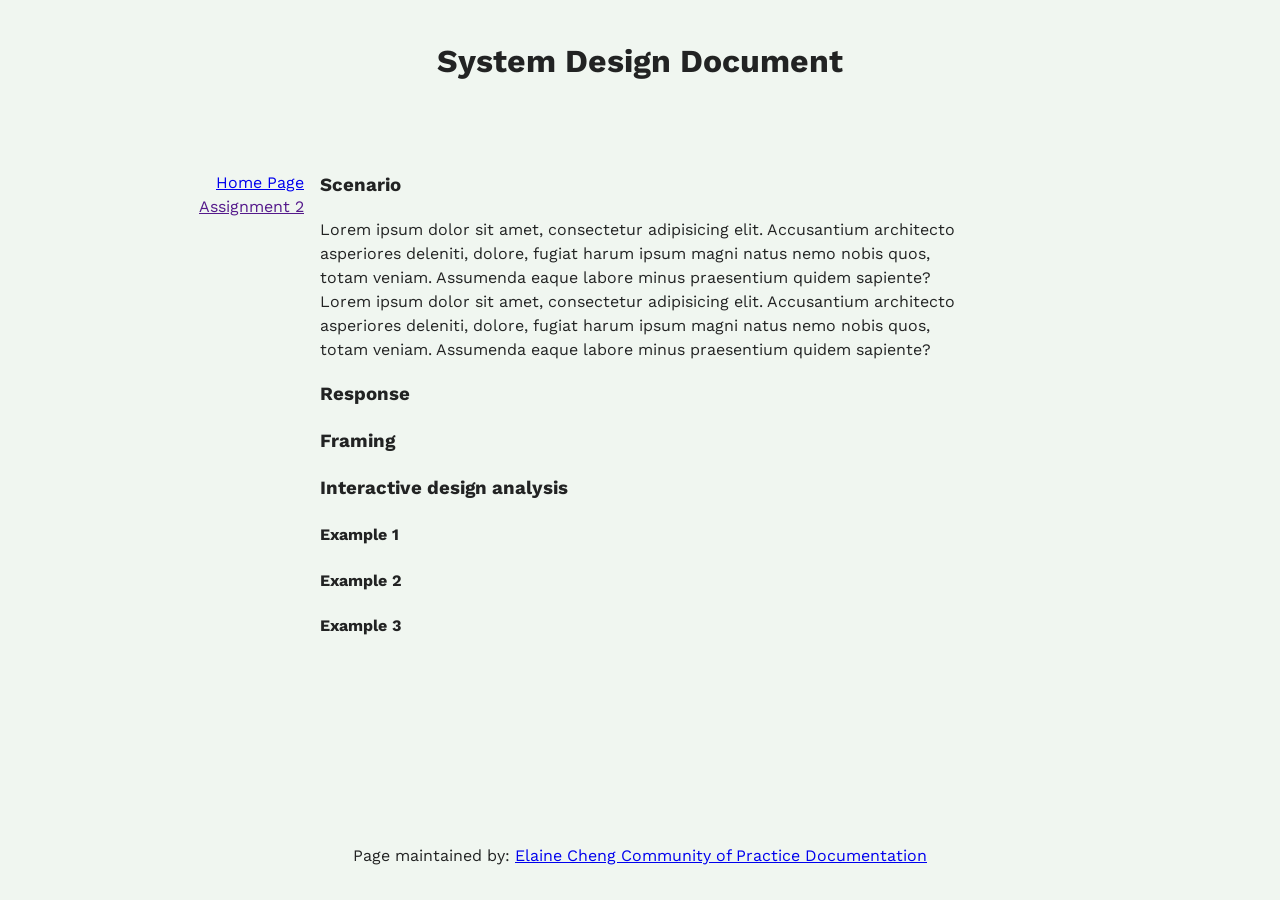
==== assignment1.html @ 55441ea1 "Fixed in assign1 and reset" ====
<!doctype html>
<html lang="en">
<head>
    <meta charset="UTF-8">
    <meta name="viewport"
          content="width=device-width, user-scalable=no, initial-scale=1.0, maximum-scale=1.0, minimum-scale=1.0">
    <meta http-equiv="X-UA-Compatible" content="ie=edge">

<!-- !!!!! -->
<!--    change this to refer to your specific page  -->
    <title>Assignment1</title>

<!-- !!!!! -->
<!--  change this to your preferred icon  -->
    <!-- favicon was sourced from favicon.io but the original graphics are copyright 2020 Twitter, Inc
    and other contributors -->
    <!-- They are licensed under CC-BY 4.0 as linked below -->
    <!-- https://creativecommons.org/licenses/by/4.0/ -->
    <link rel="icon" type="image/png" href="./assets/icons/favicon.png">

    <link rel="stylesheet" href="reset.css">
    <link rel="stylesheet" href="style.css">
</head>
<body>

    <header>
<!-- !!!!! -->
<!--    change this to your preferred online name  -->
        <h1>System Design Document</h1>
    </header>

    <div class="mainNavContainer">

        <nav>
            <a href="./index.html">Home Page</a>
            <a href="">Assignment 2</a>
        </nav>

        <main>
            <section id="scenario-section">
                <h3 class="firstSectionHeading">Scenario</h3>
                <p> Lorem ipsum dolor sit amet, consectetur adipisicing elit. Accusantium architecto asperiores deleniti, dolore, fugiat harum ipsum magni natus nemo nobis quos, totam veniam. Assumenda eaque labore minus praesentium quidem sapiente?Lorem ipsum dolor sit amet, consectetur adipisicing elit. Accusantium architecto asperiores deleniti, dolore, fugiat harum ipsum magni natus nemo nobis quos, totam veniam. Assumenda eaque labore minus praesentium quidem sapiente?</p>
                <h3>Response</h3>
                <h3>Framing</h3>
                <h3>Interactive design analysis</h3>
                <h4>Example 1</h4>
                <h4>Example 2</h4>
                <h4>Example 3</h4>

             
            </main>
        </main>

        <!-- this is an empty element which helps with spacing -->
        <aside></aside>

    </div>

    <footer>
        <p>
<!-- !!!!! -->
<!--    change this to your preferred online name and update link to refer to your github page  -->
            Page maintained by:
            <a href="https://github.com/ElaineChengZY/" target="_blank">
            Elaine Cheng
            </a>

            <a href="https://au.miro.com/app/board/u3jVOf5kmKY=/?share_link_id=674325434034">
            Community of Practice Documentation
            </a>
        </p>
    </footer>
</body>
</html>
---- style.css ----
/*!!!!!*/
/*add in your own font imports here*/
/*remember to update them in the rest of the CSS : eg the body selector*/
@import url('https://fonts.googleapis.com/css2?family=Work+Sans:ital,wght@0,100..900;1,100..900&display=swap');

/*!!!!!*/
/*change out, and/or add colours to the colour scheme*/
:root{
    /* basic 2-bit palette from 1bit Monitor Glow Palette by Polyducks */
    /* https://lospec.com/palette-list/1bit-monitor-glow */
    --colour-1: #222323;
    --colour-2: #f0f6f0;
}

/* this swaps the colour order to account for user's OS dark mode */
/*!!!!!*/
/*remember to update the colours here too to reflect the above changes*/
@media (prefers-color-scheme: dark) {
    :root{
        --colour-1: #f0f6f0;
        --colour-2: #222323;
    }
}


body {
    background-color: var(--colour-2);
    color: var(--colour-1);
    font-family: 'Work Sans', sans-serif;
    line-height: 1.5;
    padding: 1rem;
    display: flex;
    flex-direction: column;
    gap: 1rem;
}

header {
    display: flex;
    justify-content: center;
    margin-block-end: 3rem;
}

.mainNavContainer {
    flex: 1;
    display: flex;
    justify-content: center;
    gap: 1rem;
}

nav {
    display: flex;
    flex-direction: column;
    min-width: fit-content;
    flex: 1;
    align-items: flex-end;
}

main {
    display: flex;
    flex-direction: column;
    align-items: center;
}

section {
    max-width: 80rch;
}
.firstSectionHeading {
    margin-top: 0;
}

aside {
    visibility: hidden;
    flex: 1;
}

footer {
    display: flex;
    justify-content: center;
    margin-block-start: 3rem;
}

/*technique from Kevin Powell*/
/*https://youtu.be/CU8Plk-53RU?si=zMpP0Pfbg1SaXeDB&t=255*/
/*longer post about how this works and the * + * selector*/
/*https://alistapart.com/article/axiomatic-css-and-lobotomized-owls/*/
.prose > * + * {
    margin-block-start: var(--prose-flow, 1em);
}

/* breakpoints from Material Design Spec https://m3.material.io/foundations/layout/breakpoints/overview */
/* while sometimes mobile first is recommended, as we will be focused on desktop, we will start there */

/* assumed base sizing is large (1200–1599px) : desktop  */

/* extra-large breakpoint : desktop, ultrawide monitors */
@media (width > 1600px) {

}

/* expanded breakpoint : phone or tablet in landscape, desktop */
@media (width < 1200px) {
    header {
        margin-block-end: 2rem;
    }
    footer {
        margin-block-start: 2rem;
    }
}
/* medium breakpoint : tablet in portrait */
@media (width < 840px) {
    header {
        margin-block-end: 1rem;
    }
    .mainNavContainer {
        flex-direction: column;
        justify-content: flex-start;
        align-items: center;
    }
    nav {
        flex: 0;
        width: 100%;
        max-width: 80rch;
        justify-content: space-between;
        flex-direction: row;
    }
    main {
        flex: 1;
    }
    aside {
        flex: 0;
    }
    footer {
        margin-block-start: 1rem;
    }
}
/* compact breakpoint : phone in portrait */
@media (width < 600px) {

}
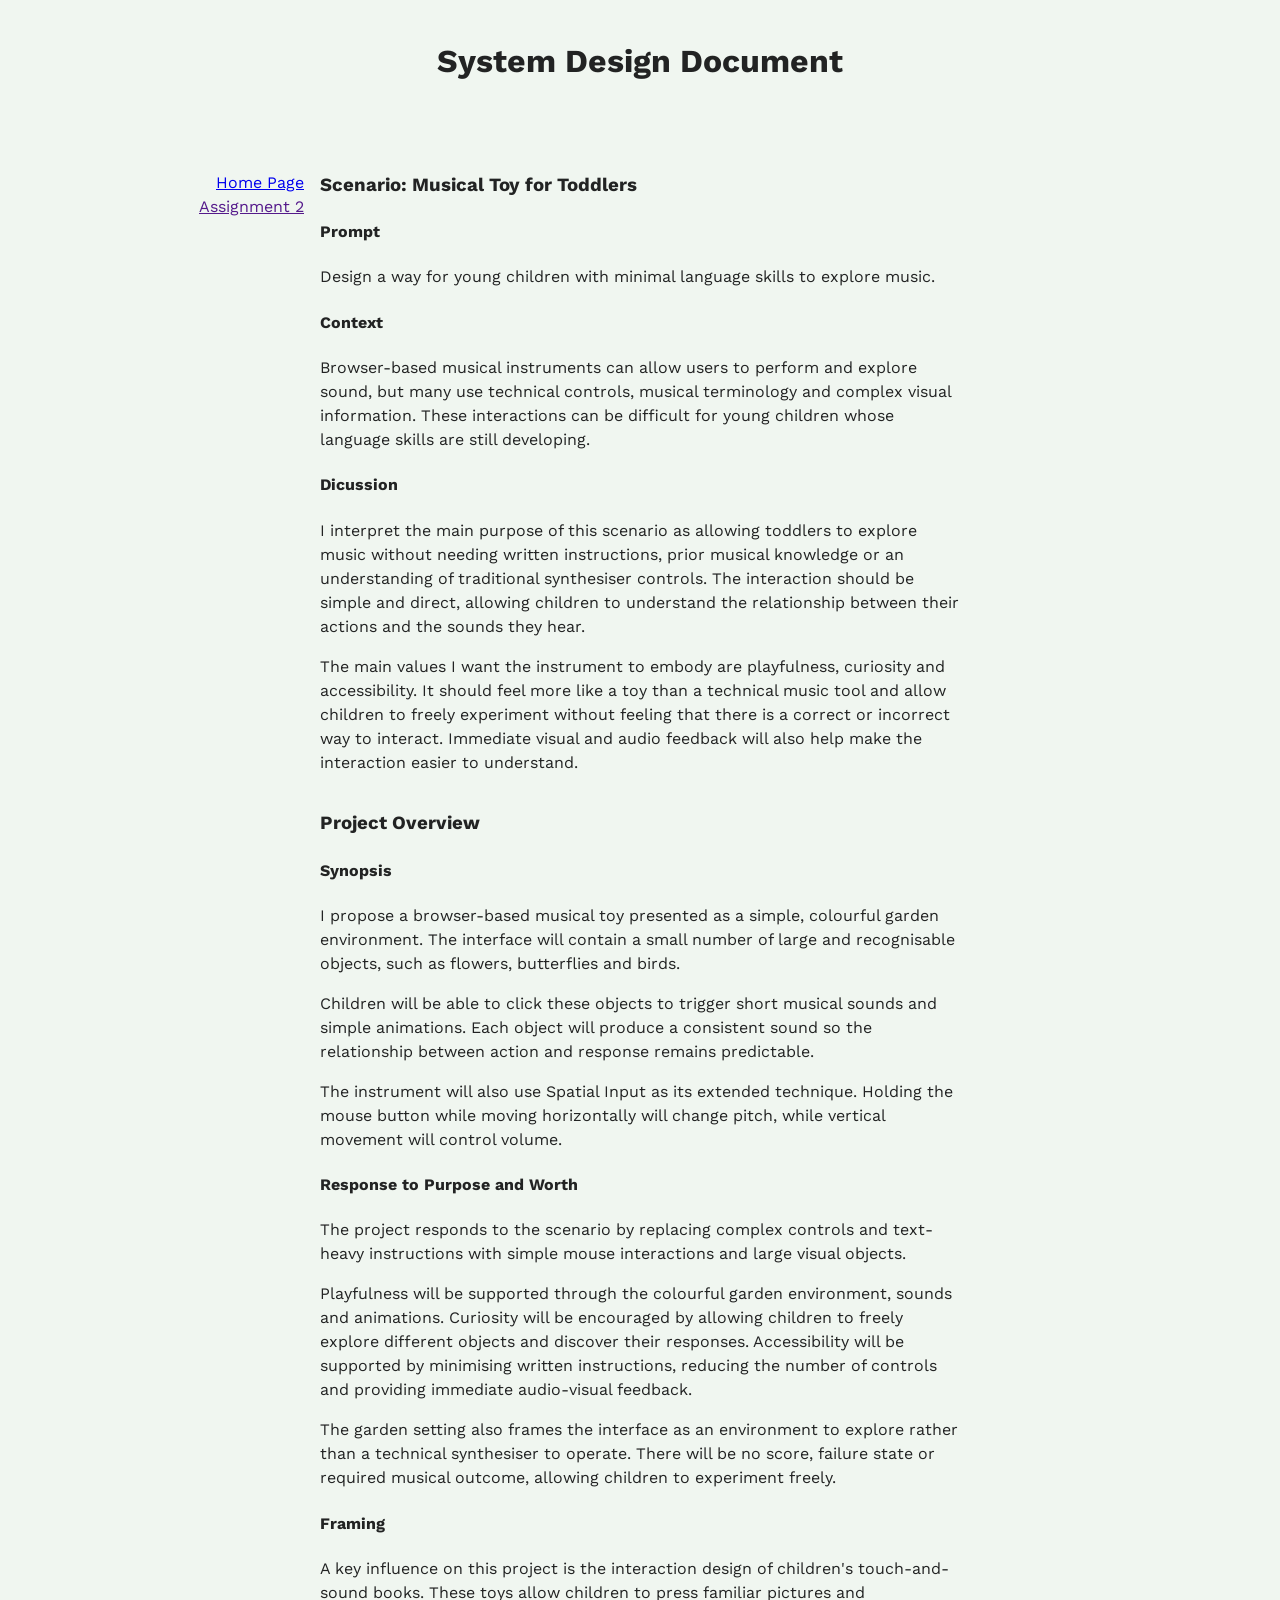
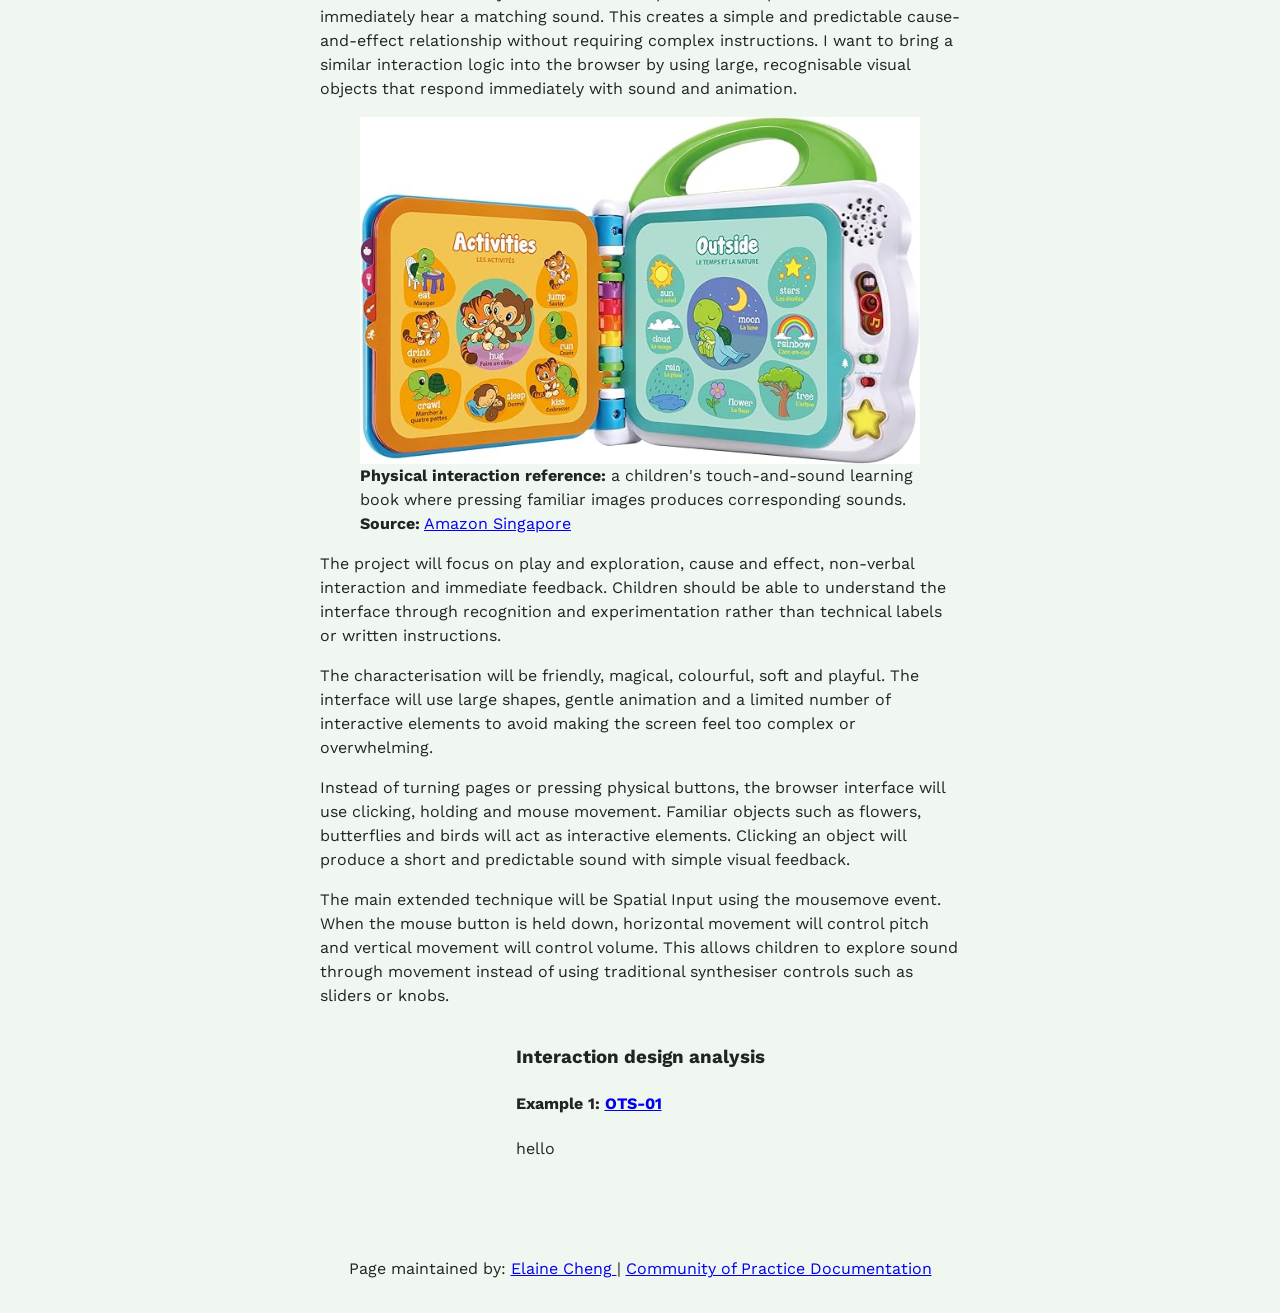
==== commit 68c09d5d: "Complete assignment1 include scenario, prompt, context, discussion, project overview and analysis." ====
--- a/assignment1.html
+++ b/assignment1.html
@@ -38,17 +38,85 @@
 
         <main>
             <section id="scenario-section">
-                <h3 class="firstSectionHeading">Scenario</h3>
-                <p> Lorem ipsum dolor sit amet, consectetur adipisicing elit. Accusantium architecto asperiores deleniti, dolore, fugiat harum ipsum magni natus nemo nobis quos, totam veniam. Assumenda eaque labore minus praesentium quidem sapiente?Lorem ipsum dolor sit amet, consectetur adipisicing elit. Accusantium architecto asperiores deleniti, dolore, fugiat harum ipsum magni natus nemo nobis quos, totam veniam. Assumenda eaque labore minus praesentium quidem sapiente?</p>
-                <h3>Response</h3>
-                <h3>Framing</h3>
-                <h3>Interactive design analysis</h3>
-                <h4>Example 1</h4>
-                <h4>Example 2</h4>
-                <h4>Example 3</h4>
+                <h3 class="firstSectionHeading">Scenario: Musical Toy for Toddlers</h3>
 
-             
-            </main>
+                <h4>Prompt</h4>
+                <p> Design a way for young children with minimal language skills to explore music.</p>
+                
+                <h4>Context</h4>
+                <p>Browser-based musical instruments can allow users to perform and explore sound, but many use technical controls, musical terminology and complex visual information. These interactions can be difficult for young children whose language skills are still developing.</p>
+
+                <h4>Dicussion</h4>
+                <P>I interpret the main purpose of this scenario as allowing toddlers to explore music without needing written instructions, prior musical knowledge or an understanding of traditional synthesiser controls. The interaction should be simple and direct, allowing children to understand the relationship between their actions and the sounds they hear. </p>
+                <p>The main values I want the instrument to embody are playfulness, curiosity and accessibility. It should feel more like a toy than a technical music tool and allow children to freely experiment without feeling that there is a correct or incorrect way to interact. Immediate visual and audio feedback will also help make the interaction easier to understand. </p>
+            
+            </section>
+            
+            <section id="project-overview">
+                 <h3>Project Overview</h3>
+                 <h4>Synopsis</h4>
+                 
+                 <p>
+                    I propose a browser-based musical toy presented as a simple, colourful garden environment. The interface will contain a small number of large and recognisable objects, such as flowers, butterflies and birds.
+                 </p>
+                 <p>
+                    Children will be able to click these objects to trigger short musical sounds and simple animations. Each object will produce a consistent sound so the relationship between action and response remains predictable.
+                 </p>
+                 <p>
+                    The instrument will also use Spatial Input as its extended technique. Holding the mouse button while moving horizontally will change pitch, while vertical movement will control volume.
+                 </p>
+
+                <h4>Response to Purpose and Worth</h4>
+                <p>
+                    The project responds to the scenario by replacing complex controls and text-heavy instructions with simple mouse interactions and large visual objects.
+
+                </p>
+                <p>
+                    Playfulness will be supported through the colourful garden environment, sounds and animations. Curiosity will be encouraged by allowing children to freely explore different objects and discover their responses. Accessibility will be supported by minimising written instructions, reducing the number of controls and providing immediate audio-visual feedback.
+                </p>
+                <p>
+                 The garden setting also frames the interface as an environment to explore rather than a technical synthesiser to operate. There will be no score, failure state or required musical outcome, allowing children to experiment freely.
+                </p>
+
+                <h4>Framing</h4>
+                <p>
+                    A key influence on this project is the interaction design of children's touch-and-sound books. These toys allow children to press familiar pictures and immediately hear a matching sound. This creates a simple and predictable cause-and-effect relationship without requiring complex instructions. I want to bring a similar interaction logic into the browser by using large, recognisable visual objects that respond immediately with sound and animation.
+                </p>
+
+                <figure>
+                    <img src="./assets/images/touchsoundbook.jpg" alt="LeapFrog, Learning Friends 100 Words Book">
+                    <figcaption>
+                        <strong>Physical interaction reference: </strong>a children's touch-and-sound learning book
+                        where pressing familiar images produces corresponding sounds.
+                        <strong>Source:</strong>
+                        <a href="https://www.amazon.sg/Leapfrog-Animals-Book/dp/B0DRL1LMNF" target="_blank">
+                       Amazon Singapore
+                        </a>
+                    </figcaption>
+                </figure>
+                <p>
+                    The project will focus on play and exploration, cause and effect, non-verbal interaction and immediate feedback. Children should be able to understand the interface through recognition and experimentation rather than technical labels or written instructions.
+                </p>
+                <p>
+                    The characterisation will be friendly, magical, colourful, soft and playful. The interface will use large shapes, gentle animation and a limited number of interactive elements to avoid making the screen feel too complex or overwhelming.
+                </p>
+                <p>
+                    Instead of turning pages or pressing physical buttons, the browser interface will use clicking, holding and mouse movement. Familiar objects such as flowers, butterflies and birds will act as interactive elements. Clicking an object will produce a short and predictable sound with simple visual feedback.
+                </p>
+                <p>
+                    The main extended technique will be Spatial Input using the mousemove event. When the mouse button is held down, horizontal movement will control pitch and vertical movement will control volume. This allows children to explore sound through movement instead of using traditional synthesiser controls such as sliders or knobs.
+                </p>
+             </section>
+             <section id="interaction-analysis">
+                <h3>Interaction design analysis</h3>
+                <h4>
+                    Example 1:
+                     <a href="https://bellicapelli.itch.io/ots-01" target="_blank">
+                     OTS-01
+                     </a>
+                </h4>
+                <p>hello</p>
+             </section>
         </main>
 
         <!-- this is an empty element which helps with spacing -->
@@ -64,6 +132,8 @@
             <a href="https://github.com/ElaineChengZY/" target="_blank">
             Elaine Cheng
             </a>
+            
+            <a>|</a>
 
             <a href="https://au.miro.com/app/board/u3jVOf5kmKY=/?share_link_id=674325434034">
             Community of Practice Documentation
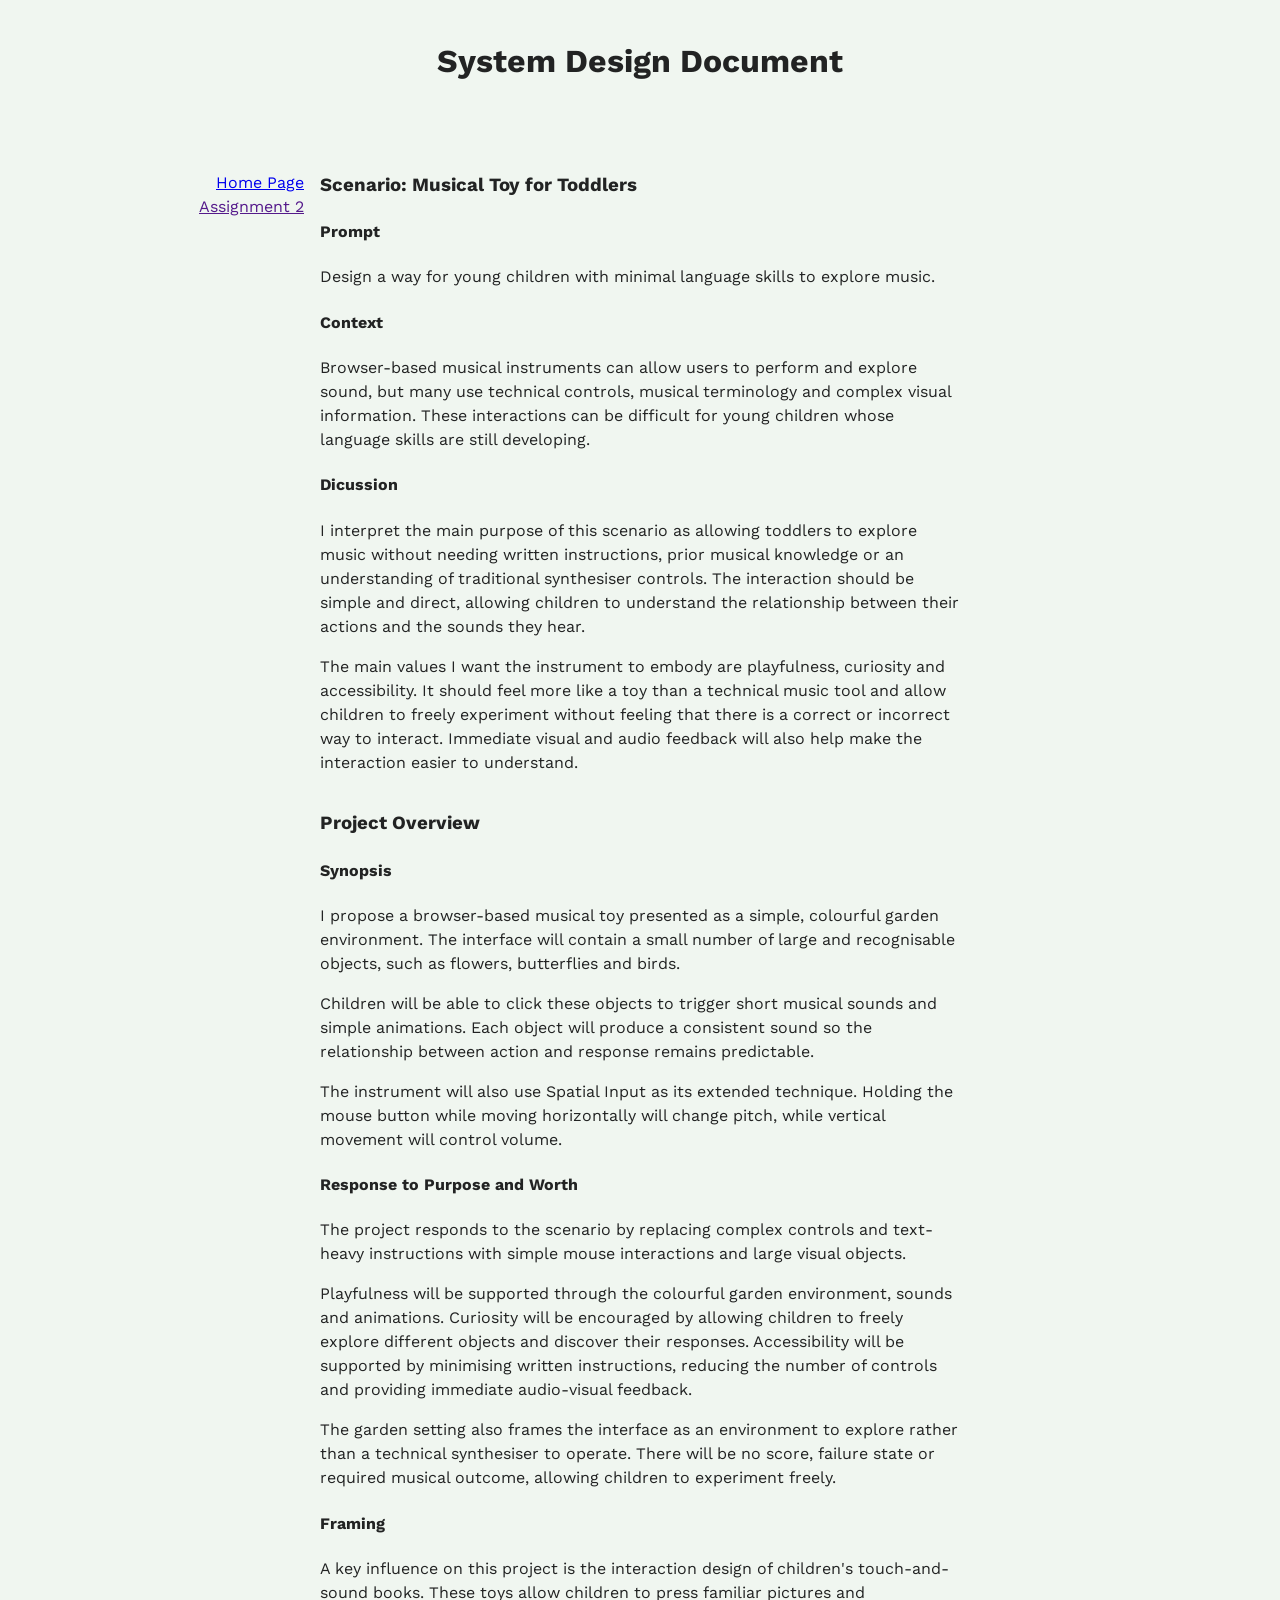
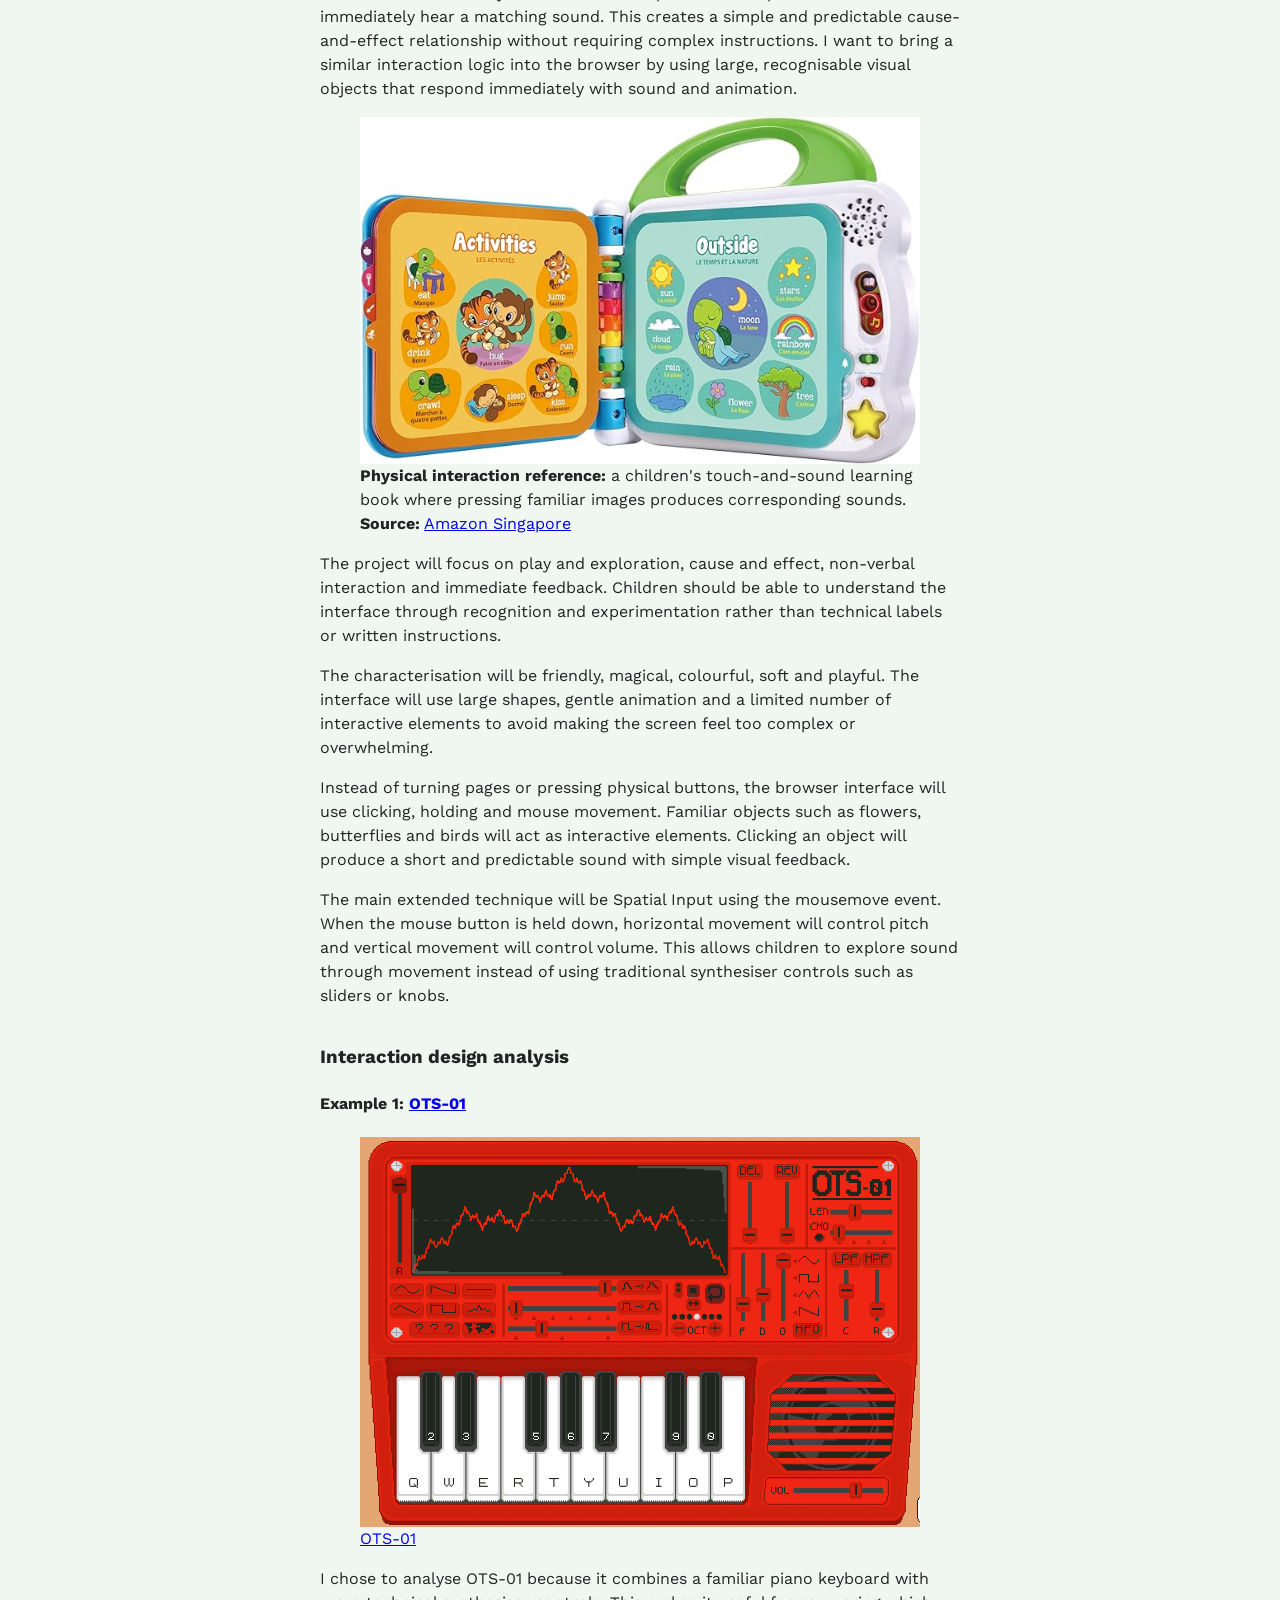
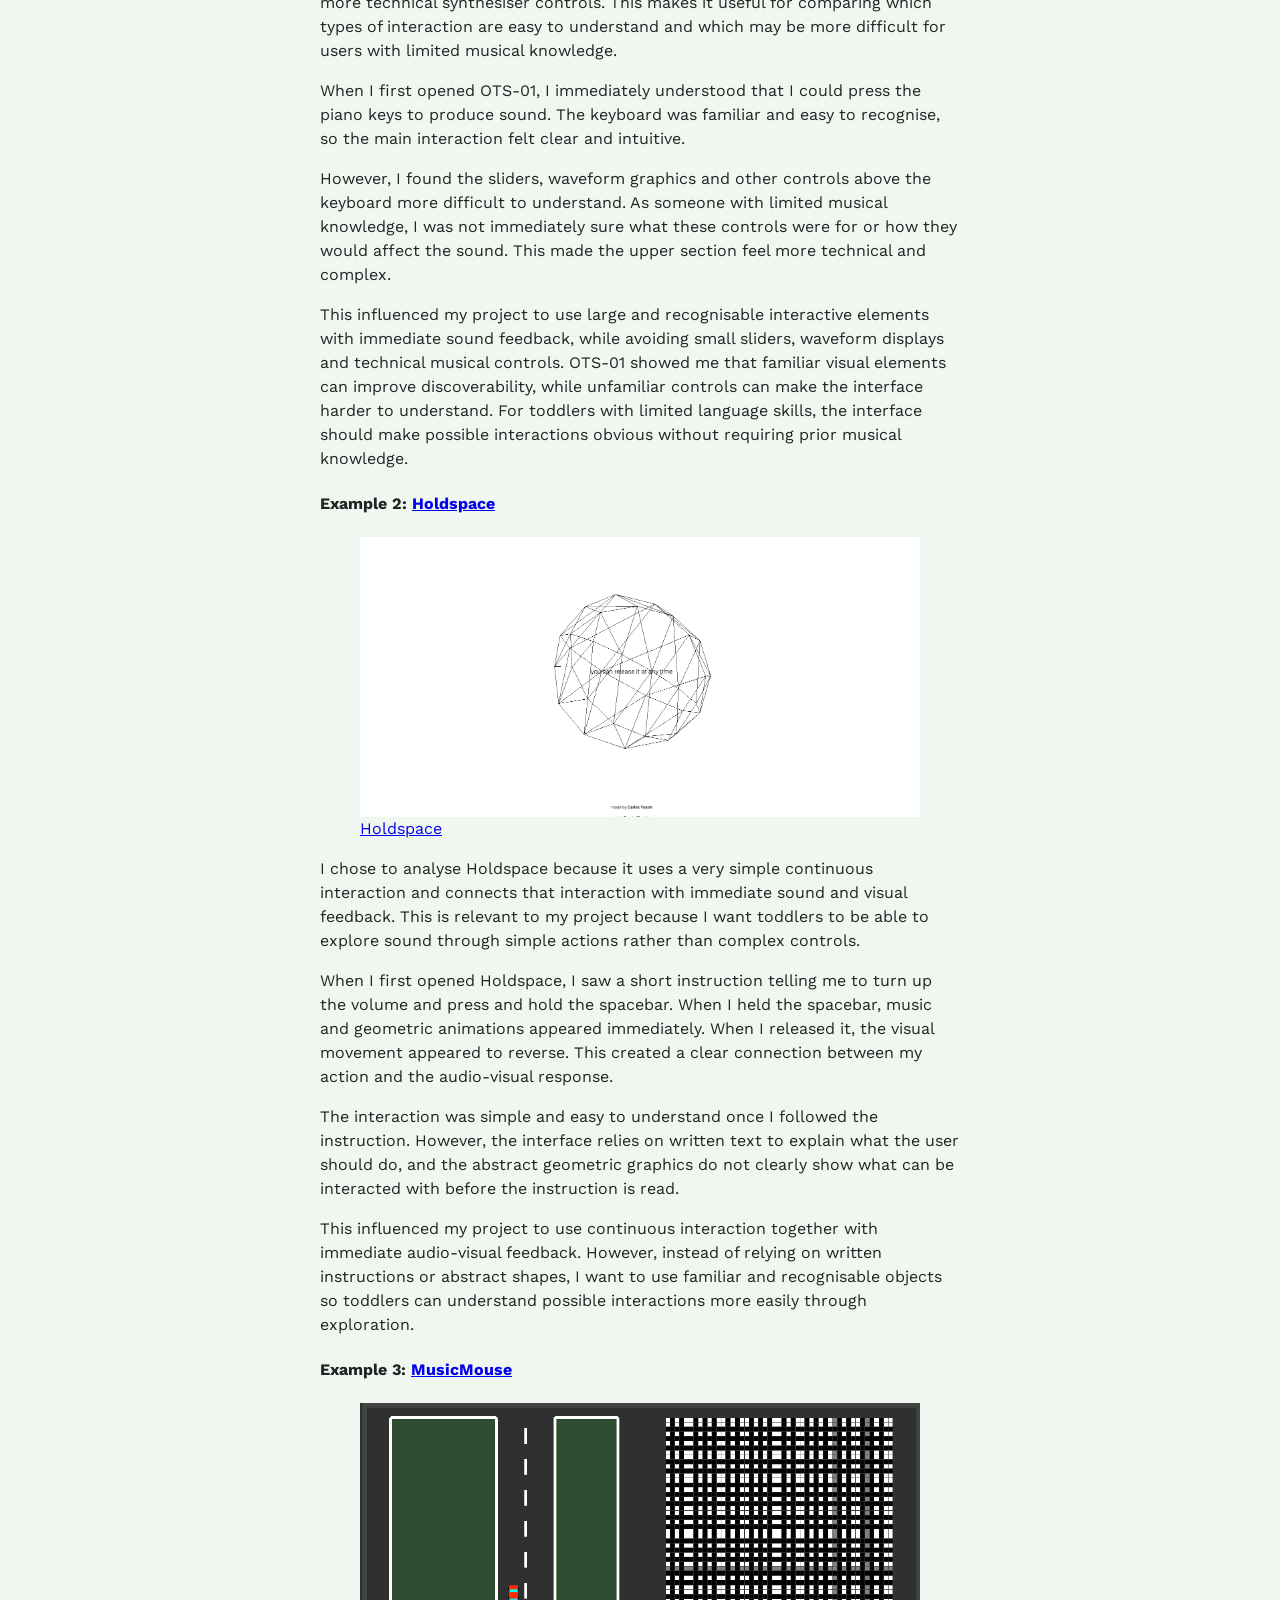
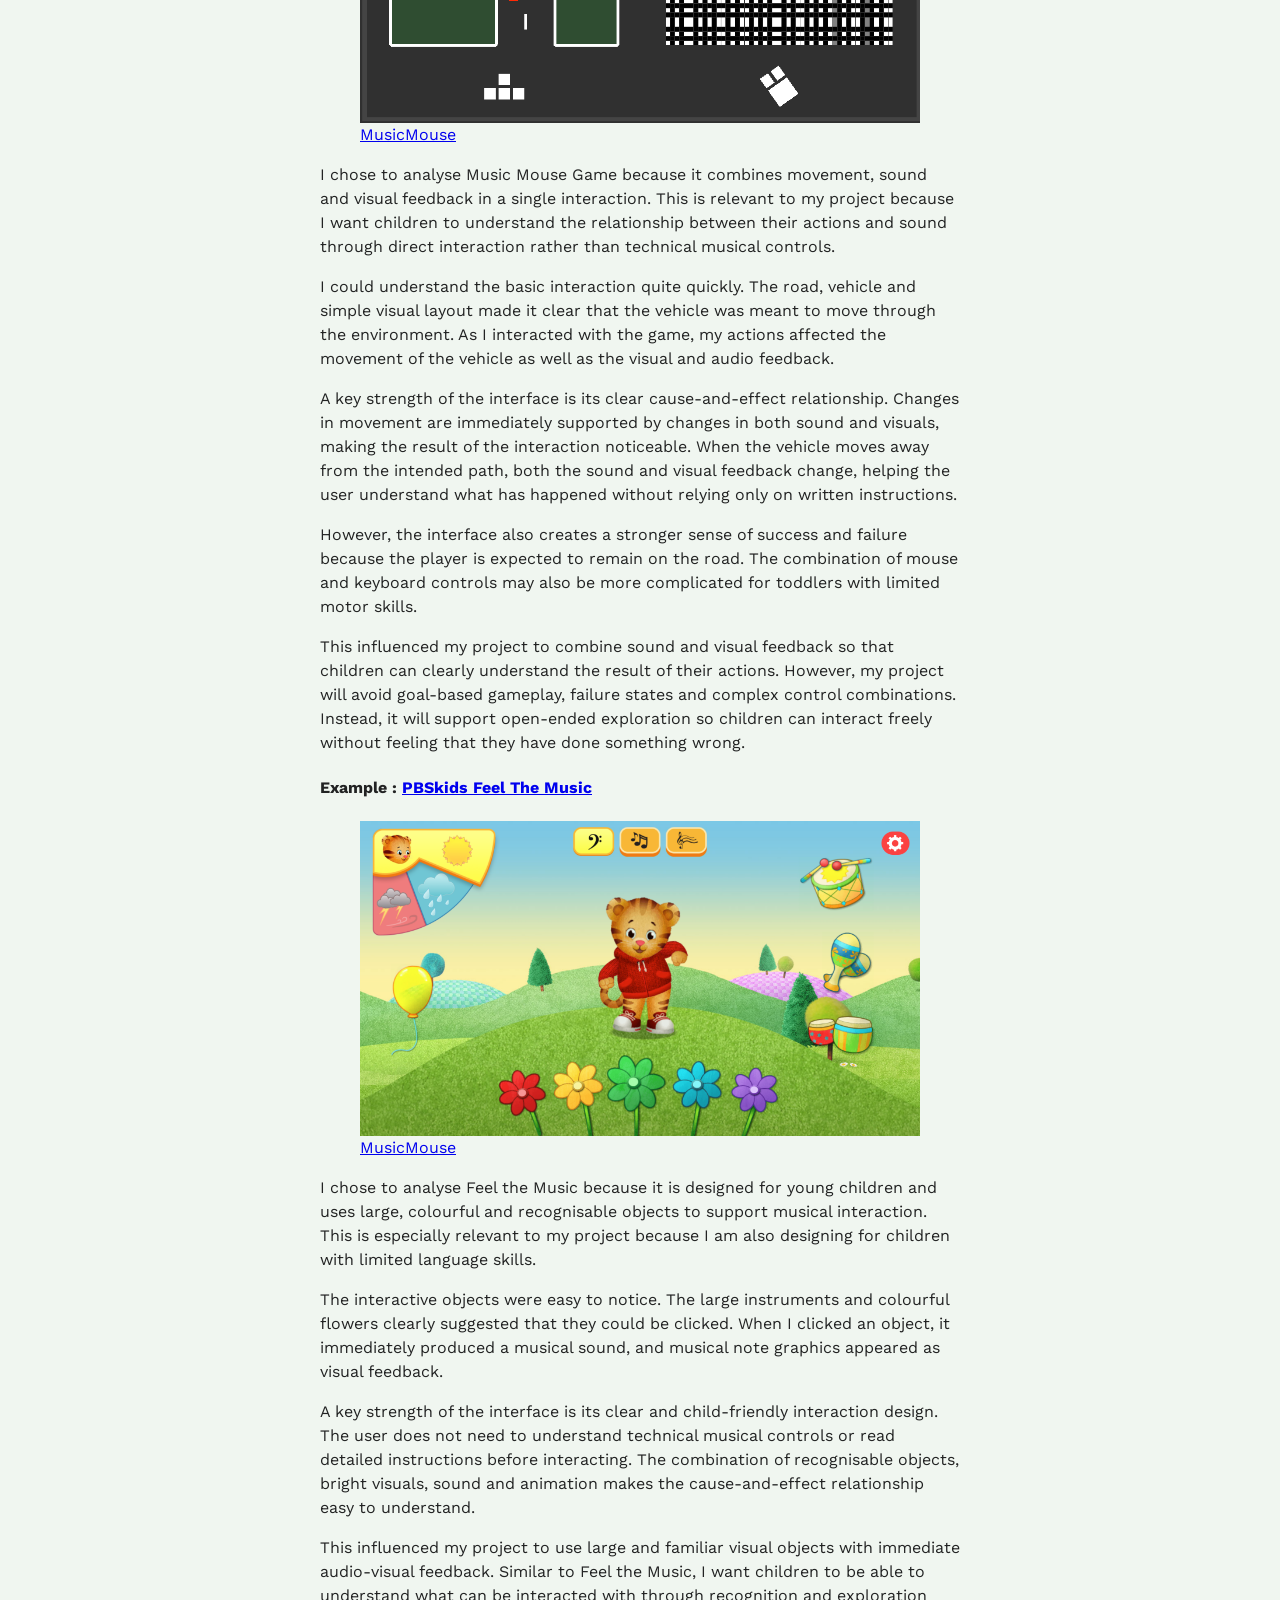
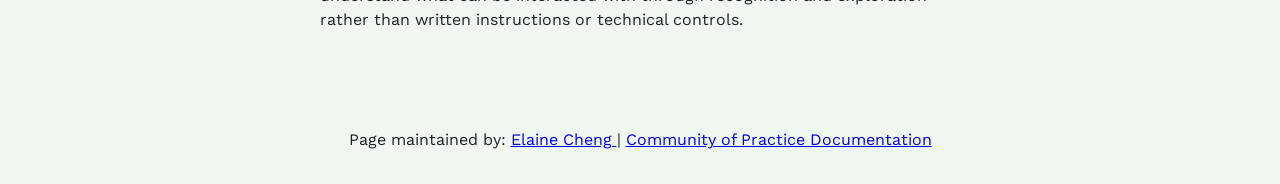
==== commit d59f908a: "update assign1" ====
--- a/assignment1.html
+++ b/assignment1.html
@@ -44,11 +44,20 @@
                 <p> Design a way for young children with minimal language skills to explore music.</p>
                 
                 <h4>Context</h4>
-                <p>Browser-based musical instruments can allow users to perform and explore sound, but many use technical controls, musical terminology and complex visual information. These interactions can be difficult for young children whose language skills are still developing.</p>
+                <p>Browser-based musical instruments can allow users to perform and explore sound, but many use technical controls, 
+                    musical terminology and complex visual information. These interactions can be difficult for young children whose language skills are still developing.</p>
 
                 <h4>Dicussion</h4>
-                <P>I interpret the main purpose of this scenario as allowing toddlers to explore music without needing written instructions, prior musical knowledge or an understanding of traditional synthesiser controls. The interaction should be simple and direct, allowing children to understand the relationship between their actions and the sounds they hear. </p>
-                <p>The main values I want the instrument to embody are playfulness, curiosity and accessibility. It should feel more like a toy than a technical music tool and allow children to freely experiment without feeling that there is a correct or incorrect way to interact. Immediate visual and audio feedback will also help make the interaction easier to understand. </p>
+                <P>
+                    I interpret the main purpose of this scenario as allowing toddlers to explore music without needing written instructions, 
+                    prior musical knowledge or an understanding of traditional synthesiser controls. The interaction should be simple and direct, allowing children 
+                    to understand the relationship between their actions and the sounds they hear.
+                </p>
+                <p>
+                    The main values I want the instrument to embody are playfulness, curiosity and accessibility.
+                     It should feel more like a toy than a technical music tool and allow children to freely experiment without feeling that there is a 
+                     correct or incorrect way to interact. Immediate visual and audio feedback will also help make the interaction easier to understand. 
+                    </p>
             
             </section>
             
@@ -57,30 +66,39 @@
                  <h4>Synopsis</h4>
                  
                  <p>
-                    I propose a browser-based musical toy presented as a simple, colourful garden environment. The interface will contain a small number of large and recognisable objects, such as flowers, butterflies and birds.
+                    I propose a browser-based musical toy presented as a simple, colourful garden environment. The interface will contain a small
+                     number of large and recognisable objects, such as flowers, butterflies and birds.
                  </p>
                  <p>
-                    Children will be able to click these objects to trigger short musical sounds and simple animations. Each object will produce a consistent sound so the relationship between action and response remains predictable.
+                    Children will be able to click these objects to trigger short musical sounds and simple animations. Each object will produce
+                    a consistent sound so the relationship between action and response remains predictable.
                  </p>
                  <p>
-                    The instrument will also use Spatial Input as its extended technique. Holding the mouse button while moving horizontally will change pitch, while vertical movement will control volume.
+                    The instrument will also use Spatial Input as its extended technique. Holding the mouse button while moving horizontally 
+                    will change pitch, while vertical movement will control volume.
                  </p>
 
                 <h4>Response to Purpose and Worth</h4>
                 <p>
-                    The project responds to the scenario by replacing complex controls and text-heavy instructions with simple mouse interactions and large visual objects.
-
-                </p>
-                <p>
-                    Playfulness will be supported through the colourful garden environment, sounds and animations. Curiosity will be encouraged by allowing children to freely explore different objects and discover their responses. Accessibility will be supported by minimising written instructions, reducing the number of controls and providing immediate audio-visual feedback.
-                </p>
-                <p>
-                 The garden setting also frames the interface as an environment to explore rather than a technical synthesiser to operate. There will be no score, failure state or required musical outcome, allowing children to experiment freely.
+                    The project responds to the scenario by replacing complex controls and text-heavy instructions 
+                    with simple mouse interactions and large visual objects.
+                </p>
+                <p>
+                    Playfulness will be supported through the colourful garden environment, sounds and animations. 
+                    Curiosity will be encouraged by allowing children to freely explore different objects and discover their responses. 
+                    Accessibility will be supported by minimising written instructions, reducing the number of controls and providing immediate audio-visual feedback.
+                </p>
+                <p>
+                 The garden setting also frames the interface as an environment to explore rather than a technical synthesiser to operate. 
+                 There will be no score, failure state or required musical outcome, allowing children to experiment freely.
                 </p>
 
                 <h4>Framing</h4>
                 <p>
-                    A key influence on this project is the interaction design of children's touch-and-sound books. These toys allow children to press familiar pictures and immediately hear a matching sound. This creates a simple and predictable cause-and-effect relationship without requiring complex instructions. I want to bring a similar interaction logic into the browser by using large, recognisable visual objects that respond immediately with sound and animation.
+                    A key influence on this project is the interaction design of children's touch-and-sound books. 
+                    These toys allow children to press familiar pictures and immediately hear a matching sound. 
+                    This creates a simple and predictable cause-and-effect relationship without requiring complex instructions. 
+                    I want to bring a similar interaction logic into the browser by using large, recognisable visual objects that respond immediately with sound and animation.
                 </p>
 
                 <figure>
@@ -95,27 +113,141 @@
                     </figcaption>
                 </figure>
                 <p>
-                    The project will focus on play and exploration, cause and effect, non-verbal interaction and immediate feedback. Children should be able to understand the interface through recognition and experimentation rather than technical labels or written instructions.
-                </p>
-                <p>
-                    The characterisation will be friendly, magical, colourful, soft and playful. The interface will use large shapes, gentle animation and a limited number of interactive elements to avoid making the screen feel too complex or overwhelming.
-                </p>
-                <p>
-                    Instead of turning pages or pressing physical buttons, the browser interface will use clicking, holding and mouse movement. Familiar objects such as flowers, butterflies and birds will act as interactive elements. Clicking an object will produce a short and predictable sound with simple visual feedback.
-                </p>
-                <p>
-                    The main extended technique will be Spatial Input using the mousemove event. When the mouse button is held down, horizontal movement will control pitch and vertical movement will control volume. This allows children to explore sound through movement instead of using traditional synthesiser controls such as sliders or knobs.
+                    The project will focus on play and exploration, cause and effect, non-verbal interaction and immediate feedback. 
+                    Children should be able to understand the interface through recognition and experimentation rather than technical labels or written instructions.
+                </p>
+                <p>
+                    The characterisation will be friendly, magical, colourful, soft and playful. 
+                    The interface will use large shapes, gentle animation and a limited number of interactive elements to avoid making the screen feel too complex or overwhelming.
+                </p>
+                <p>
+                    Instead of turning pages or pressing physical buttons, the browser interface will use clicking, holding and mouse movement. 
+                    Familiar objects such as flowers, butterflies and birds will act as interactive elements. 
+                    Clicking an object will produce a short and predictable sound with simple visual feedback.
+                </p>
+                <p>
+                    The main extended technique will be Spatial Input using the mousemove event. 
+                    When the mouse button is held down, horizontal movement will control pitch and vertical movement will control volume. 
+                    This allows children to explore sound through movement instead of using traditional synthesiser controls such as sliders or knobs.
                 </p>
              </section>
              <section id="interaction-analysis">
                 <h3>Interaction design analysis</h3>
                 <h4>
                     Example 1:
-                     <a href="https://bellicapelli.itch.io/ots-01" target="_blank">
-                     OTS-01
-                     </a>
-                </h4>
-                <p>hello</p>
+                     <a href="https://bellicapelli.itch.io/ots-01" target="_blank">OTS-01 </a>
+                </h4>
+                <figure>
+                    <img src="./assets/images/OTS-01.png" alt="screen shot of the OTS-01 UI">
+                    <figcaption>
+                        <a href="https://bellicapelli.itch.io/ots-01">OTS-01</a>
+                    </figcaption>
+                </figure>
+                <P>
+                    I chose to analyse OTS-01 because it combines a familiar piano keyboard with more technical synthesiser controls.
+                     This makes it useful for comparing which types of interaction are easy to understand and which may be more difficult for users with limited musical knowledge.
+                </P>
+                <p>
+                    When I first opened OTS-01, I immediately understood that I could press the piano keys to produce sound. 
+                    The keyboard was familiar and easy to recognise, so the main interaction felt clear and intuitive.
+                </p>
+                <p>
+                    However, I found the sliders, waveform graphics and other controls above the keyboard more difficult to understand. 
+                    As someone with limited musical knowledge, I was not immediately sure what these controls were for or how they would affect the sound.
+                    This made the upper section feel more technical and complex.
+                </p>
+                <p>
+                    This influenced my project to use large and recognisable interactive elements with immediate sound feedback, while avoiding small sliders, waveform displays and technical musical controls. 
+                    OTS-01 showed me that familiar visual elements can improve discoverability, while unfamiliar controls can make the interface harder to understand. 
+                    For toddlers with limited language skills, the interface should make possible interactions obvious without requiring prior musical knowledge.
+                </p>
+                <h4>
+                    Example 2:
+                    <a href="https://holdspace.surge.sh/" target="blank">Holdspace</a>
+                </h4>
+                <figure>
+                    <img src="./assets/images/Holdspace.png" alt="screen shot of the holdspace UI">
+                    <figcaption>
+                      <a href="https://holdspace.surge.sh/">Holdspace</a>
+                    </figcaption>
+                </figure>
+                <p>
+                    I chose to analyse Holdspace because it uses a very simple continuous interaction and connects that interaction with immediate sound and visual feedback. 
+                    This is relevant to my project because I want toddlers to be able to explore sound through simple actions rather than complex controls.
+                </p>
+                <p>
+                    When I first opened Holdspace, I saw a short instruction telling me to turn up the volume and press and hold the spacebar.
+                    When I held the spacebar, music and geometric animations appeared immediately. When I released it, the visual movement appeared to reverse. 
+                    This created a clear connection between my action and the audio-visual response.
+                </p>
+                <p>
+                    The interaction was simple and easy to understand once I followed the instruction. 
+                    However, the interface relies on written text to explain what the user should do,
+                    and the abstract geometric graphics do not clearly show what can be interacted with before the instruction is read.
+                </p>
+                <p>
+                   This influenced my project to use continuous interaction together with immediate audio-visual feedback. However, instead of relying on written instructions or abstract shapes, 
+                   I want to use familiar and recognisable objects so toddlers can understand possible interactions more easily through exploration. 
+                </p>
+
+                <h4>
+                    Example 3:
+                    <a href="https://dr-d-king.itch.io/musicmousegame" target="blank">MusicMouse</a>
+                </h4>
+                <figure>
+                    <img src="./assets/images/MusicMouse.png" alt="screen shot of the MusicMouse UI">
+                    <figcaption>
+                      <a href="https://dr-d-king.itch.io/musicmousegame">MusicMouse</a>
+                    </figcaption>
+                </figure>
+                 <p>
+                    I chose to analyse Music Mouse Game because it combines movement, sound and visual feedback in a single interaction. 
+                    This is relevant to my project because I want children to understand the relationship between their actions and sound through direct interaction rather than technical musical controls.
+                <p>
+                    I could understand the basic interaction quite quickly. The road, vehicle and simple visual layout made it clear that the vehicle was meant to move through the environment. 
+                    As I interacted with the game, my actions affected the movement of the vehicle as well as the visual and audio feedback.
+                </p>
+                <p>
+                    A key strength of the interface is its clear cause-and-effect relationship. Changes in movement are immediately supported by changes in both sound and visuals, making the result of the interaction noticeable. 
+                    When the vehicle moves away from the intended path, both the sound and visual feedback change, helping the user understand what has happened without relying only on written instructions.
+                </p>
+                <p>
+                   However, the interface also creates a stronger sense of success and failure because the player is expected to remain on the road. 
+                   The combination of mouse and keyboard controls may also be more complicated for toddlers with limited motor skills.
+                </p>
+                <p>
+                    This influenced my project to combine sound and visual feedback so that children can clearly understand the result of their actions. 
+                    However, my project will avoid goal-based gameplay, failure states and complex control combinations. 
+                    Instead, it will support open-ended exploration so children can interact freely without feeling that they have done something wrong.
+                </p>
+
+                <h4>
+                    Example :
+                    <a href="https://pbskids.org/games/play/feel-the-music/8570" target="blank">PBSkids Feel The Music</a>
+                </h4>
+                <figure>
+                    <img src="./assets/images/FeelTheMusic.png" alt="screen shot of the FeelTheMusic UI">
+                    <figcaption>
+                      <a href="https://pbskids.org/games/play/feel-the-music/8570">MusicMouse</a>
+                    </figcaption>
+                </figure>
+                <p>
+                    I chose to analyse Feel the Music because it is designed for young children and uses large, colourful and recognisable objects to support musical interaction. 
+                    This is especially relevant to my project because I am also designing for children with limited language skills.
+                </p>
+                <P>
+                    The interactive objects were easy to notice. The large instruments and colourful flowers clearly suggested that they could be clicked.
+                    When I clicked an object, it immediately produced a musical sound, and musical note graphics appeared as visual feedback.
+                </P>
+                <p>
+                    A key strength of the interface is its clear and child-friendly interaction design. The user does not need to understand technical musical controls or read detailed instructions before interacting.
+                    The combination of recognisable objects, bright visuals, sound and animation makes the cause-and-effect relationship easy to understand.
+                </p>
+                <p>
+                    This influenced my project to use large and familiar visual objects with immediate audio-visual feedback. Similar to Feel the Music, 
+                    I want children to be able to understand what can be interacted with through recognition and exploration rather than written instructions or technical controls.
+                </p>
+
              </section>
         </main>
 
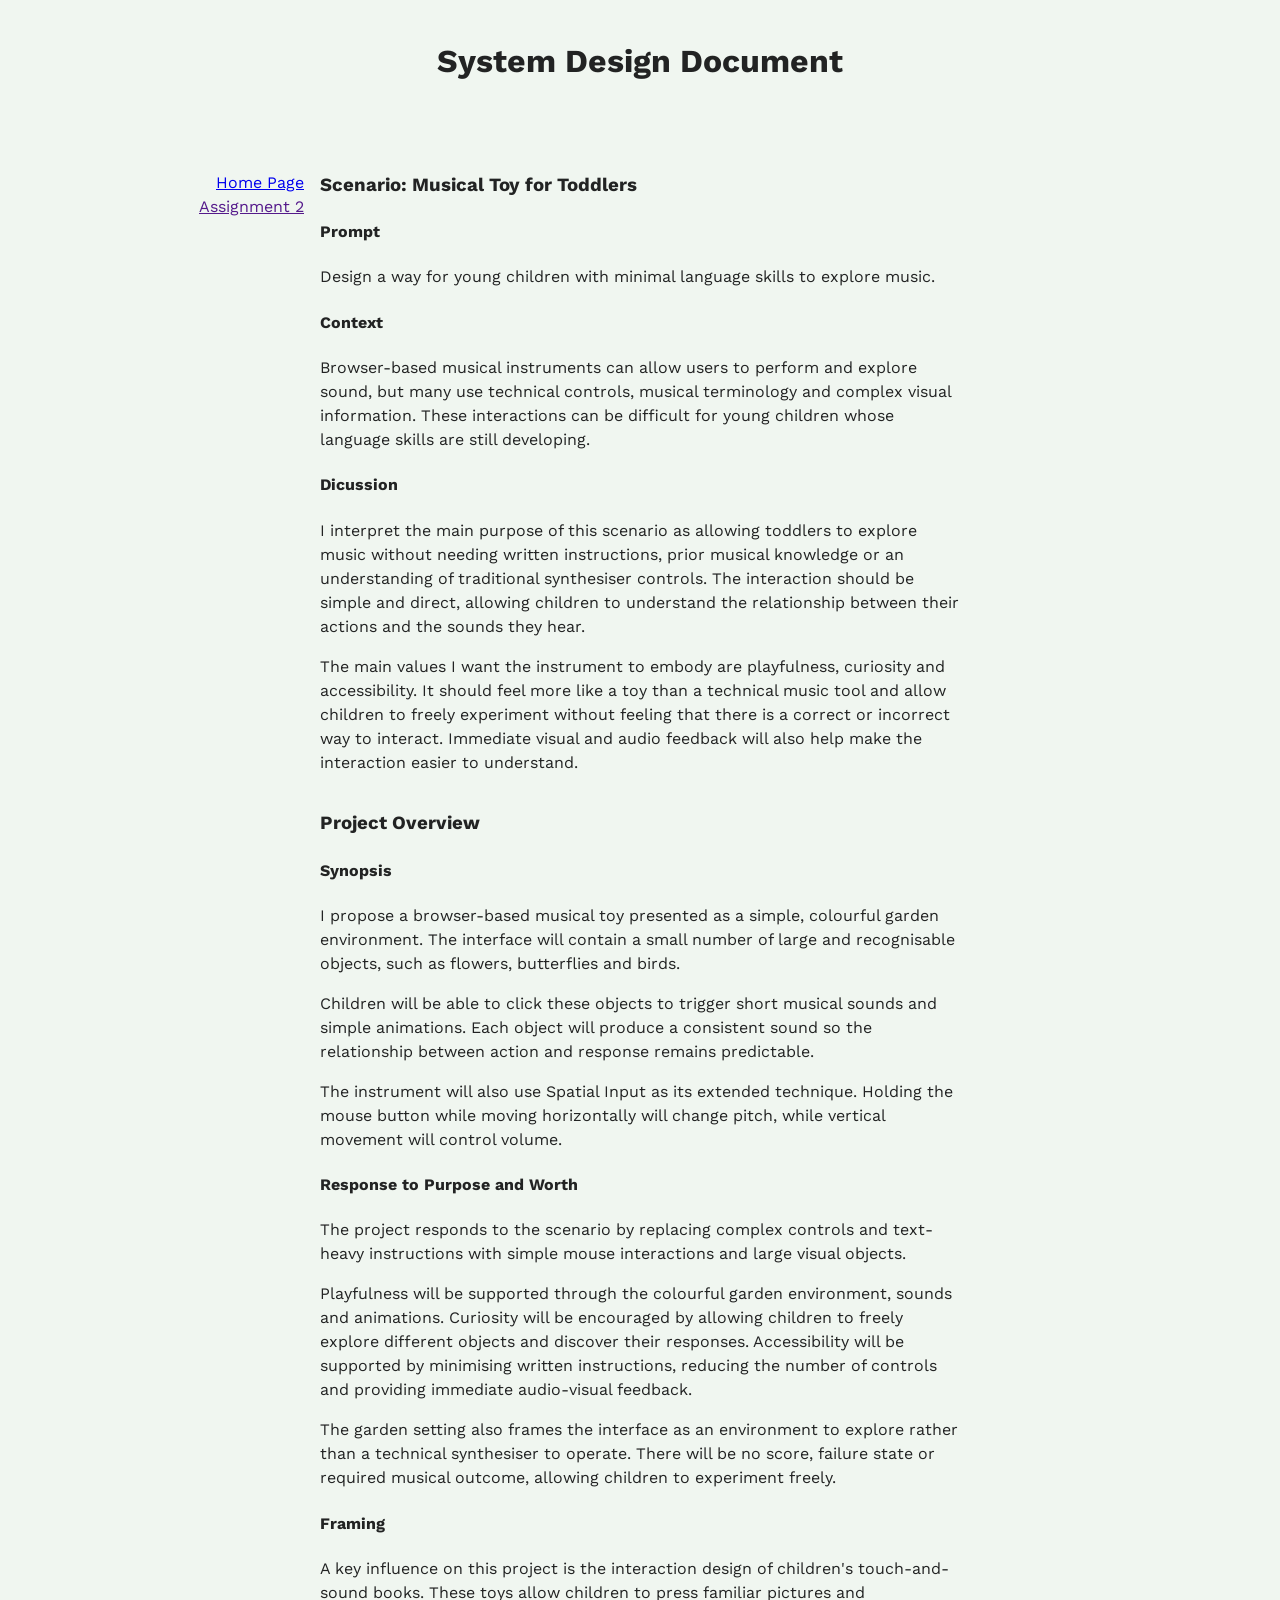
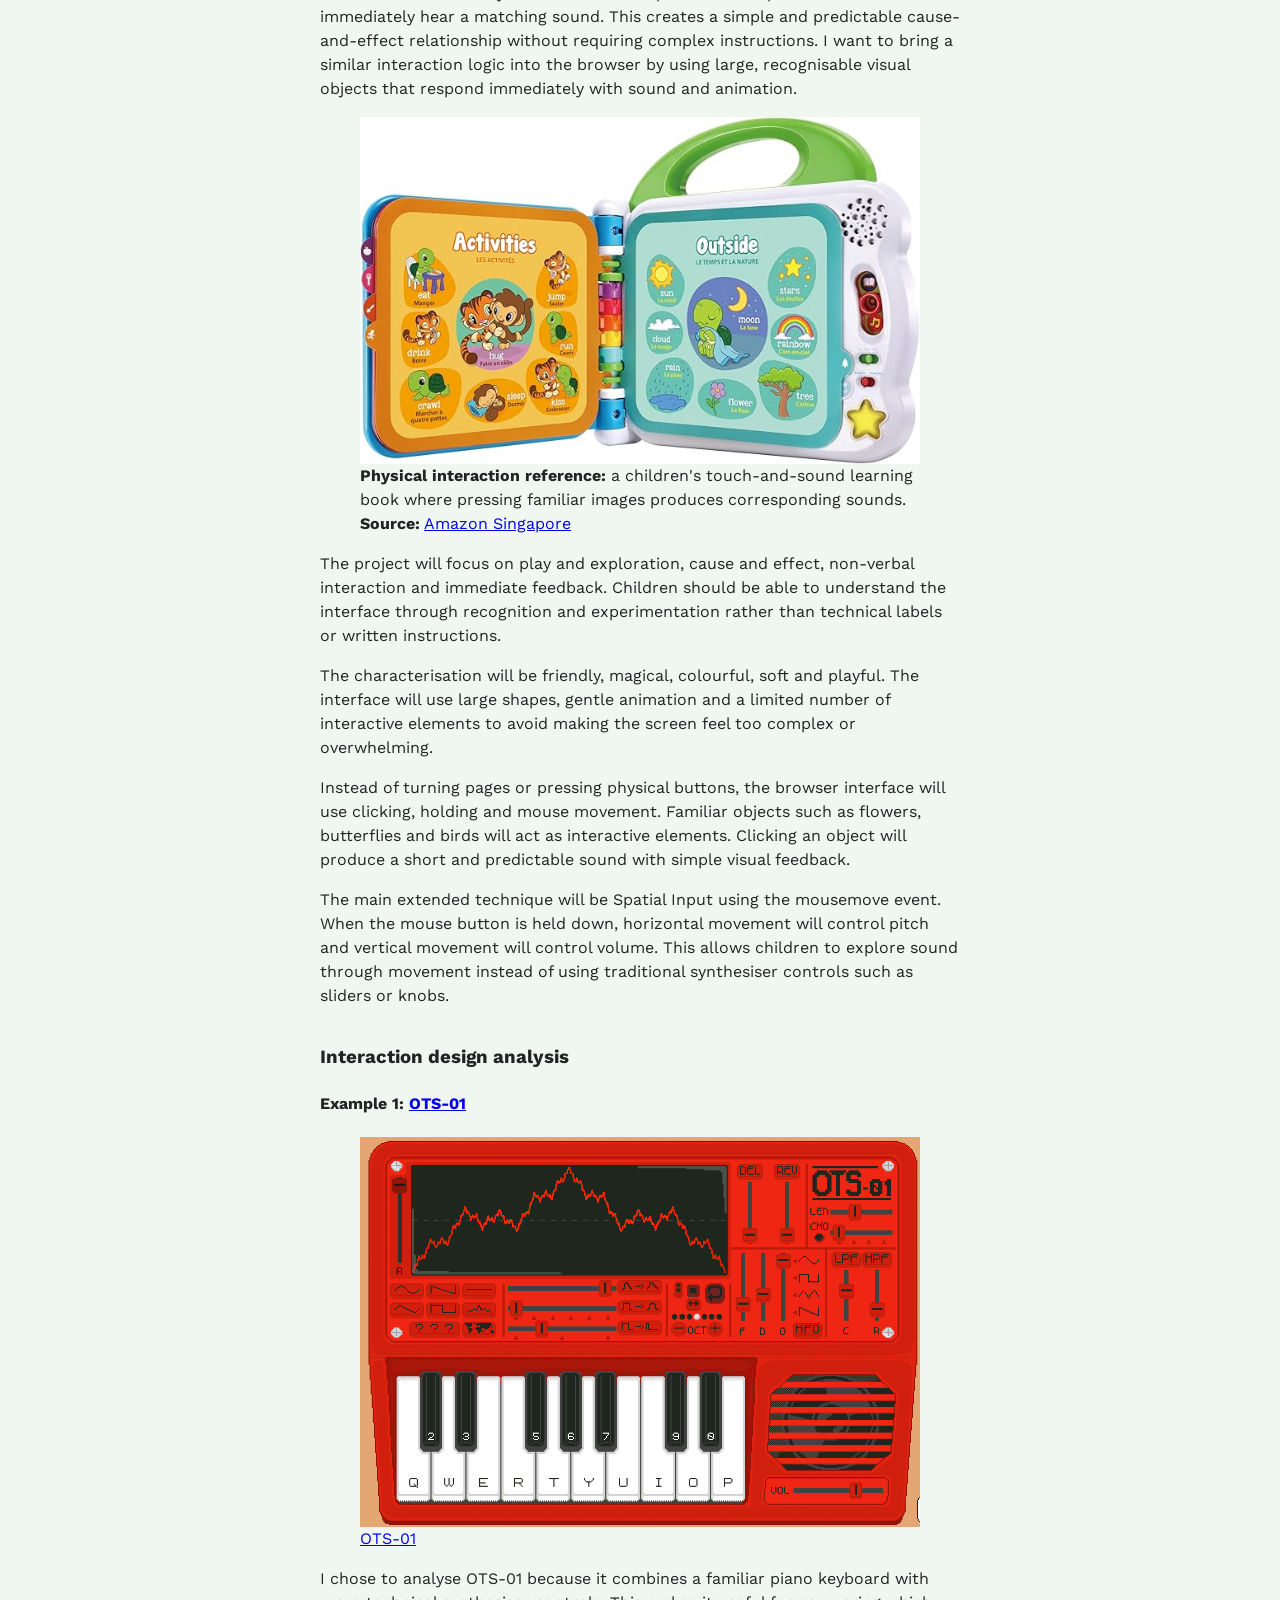
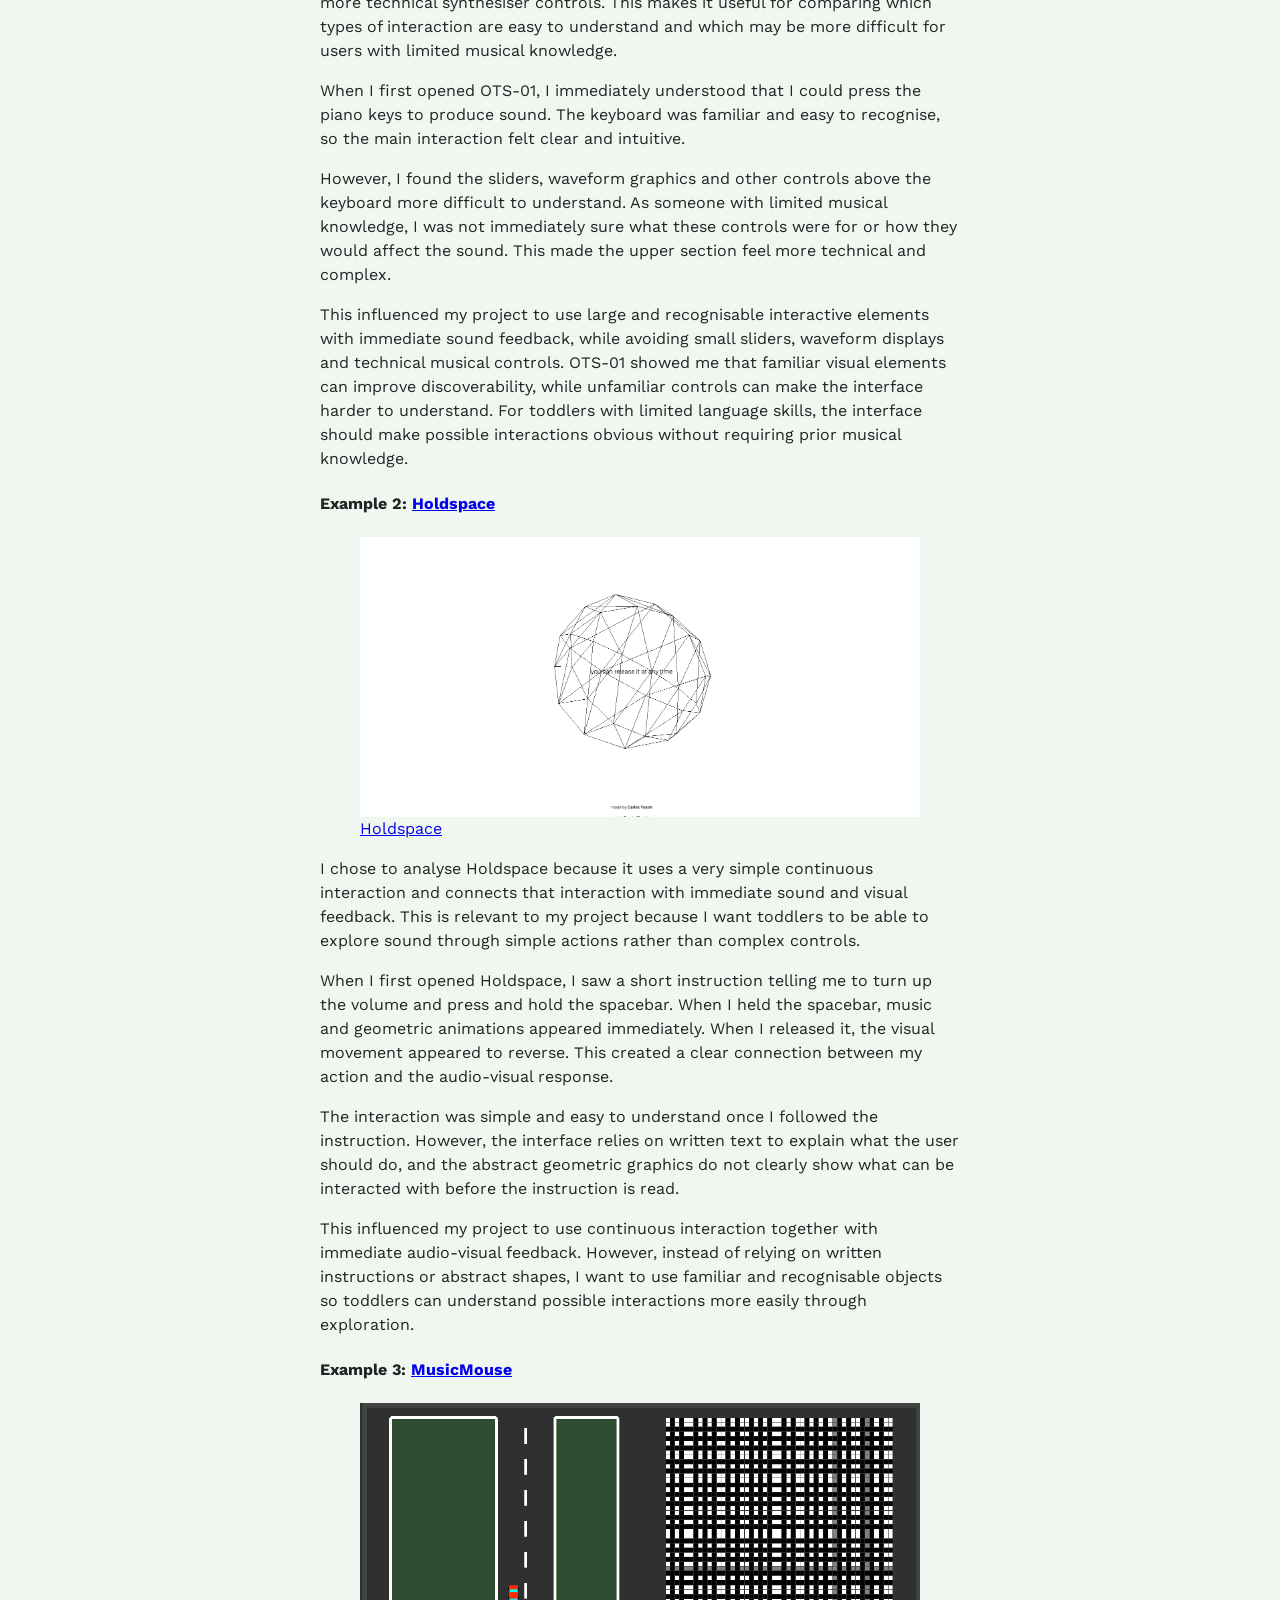
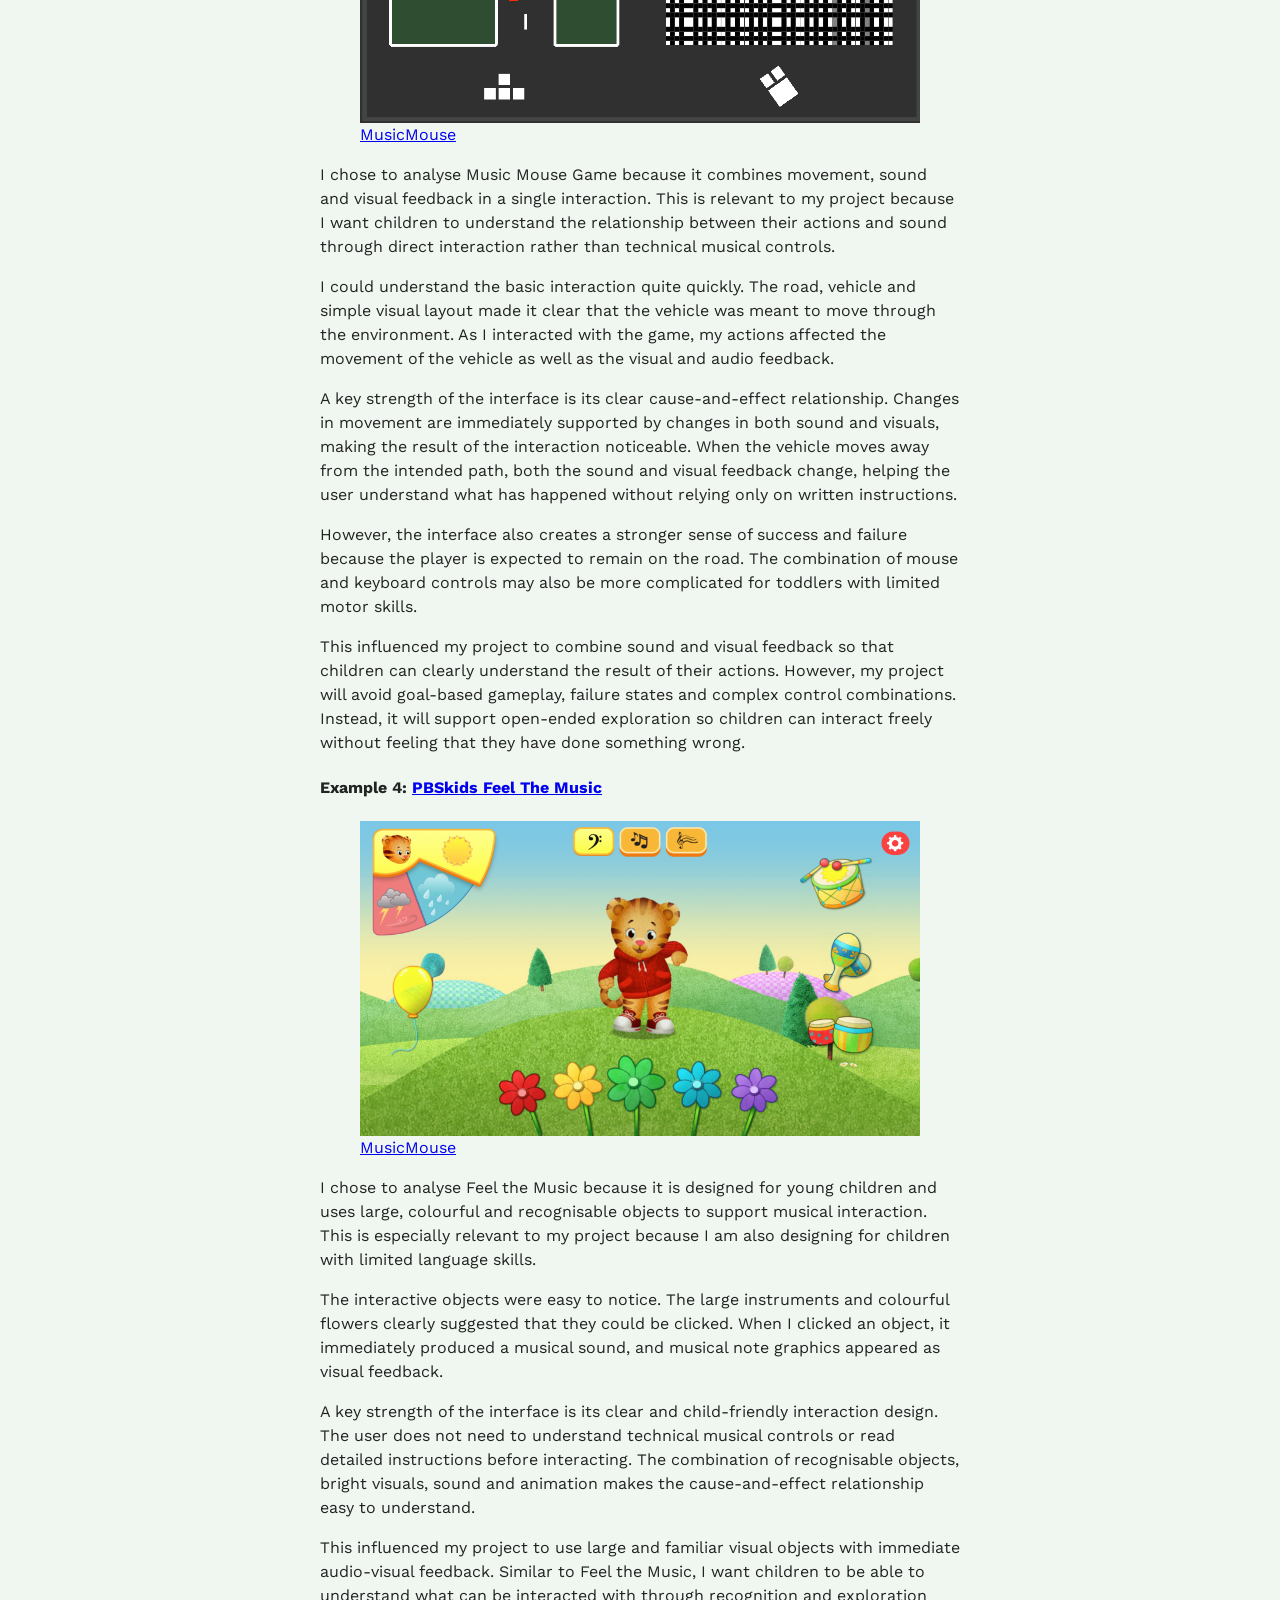
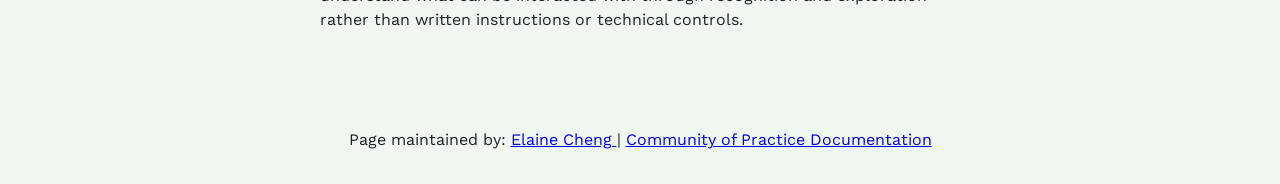
==== commit 0bbcccde: "Refined example 4" ====
--- a/assignment1.html
+++ b/assignment1.html
@@ -222,7 +222,7 @@
                 </p>
 
                 <h4>
-                    Example :
+                    Example 4:
                     <a href="https://pbskids.org/games/play/feel-the-music/8570" target="blank">PBSkids Feel The Music</a>
                 </h4>
                 <figure>
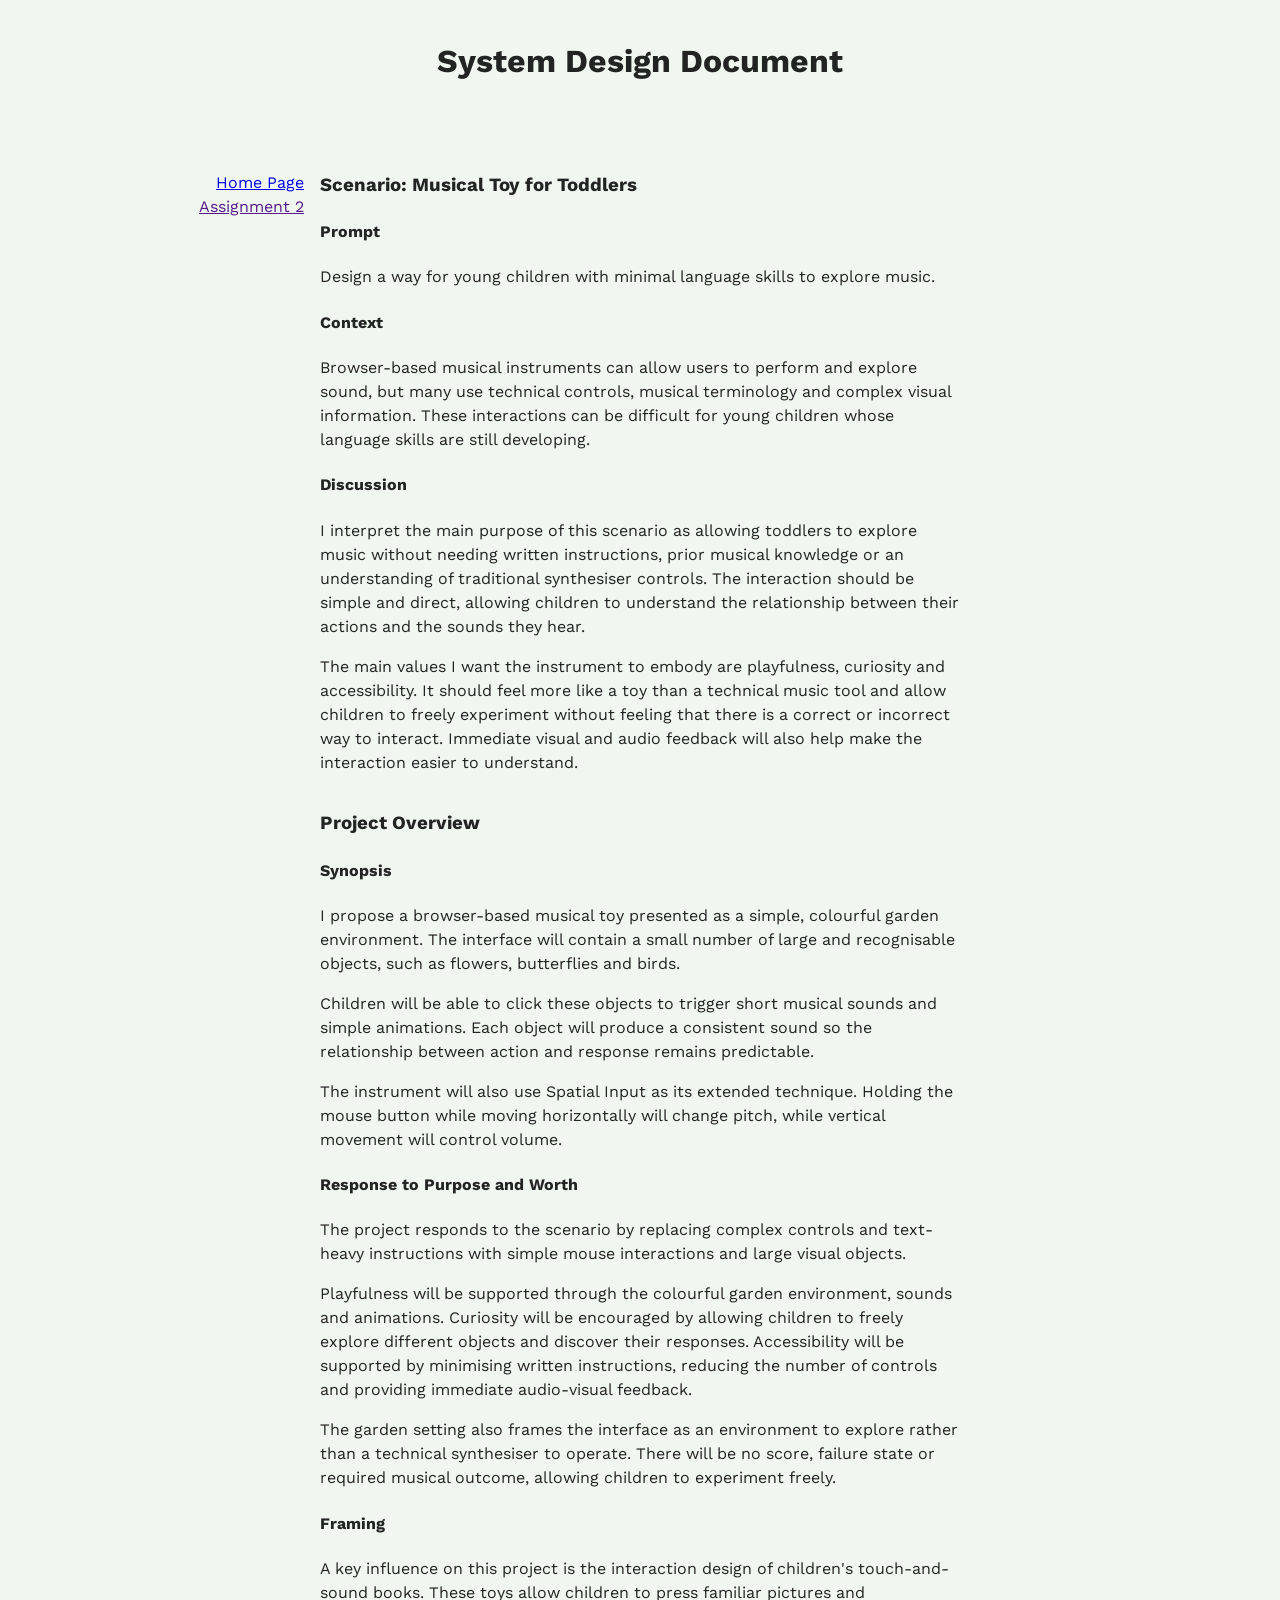
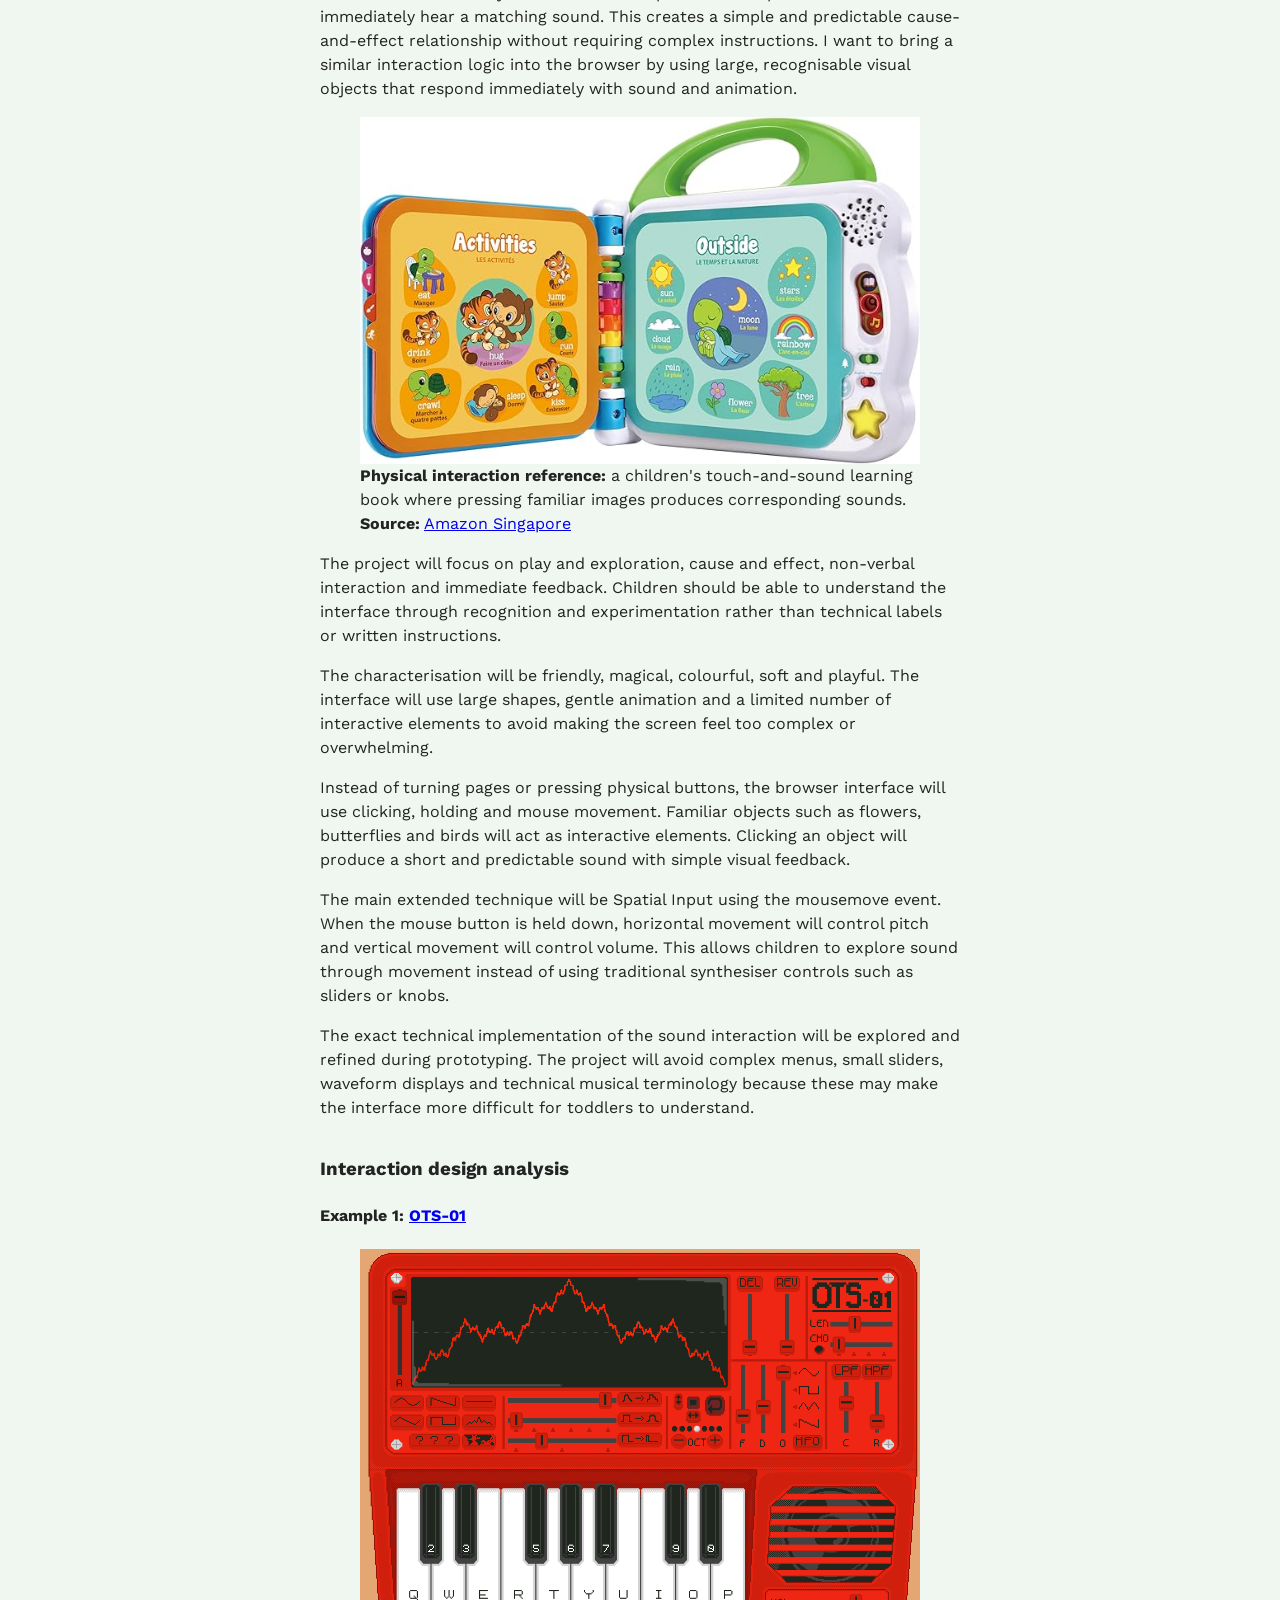
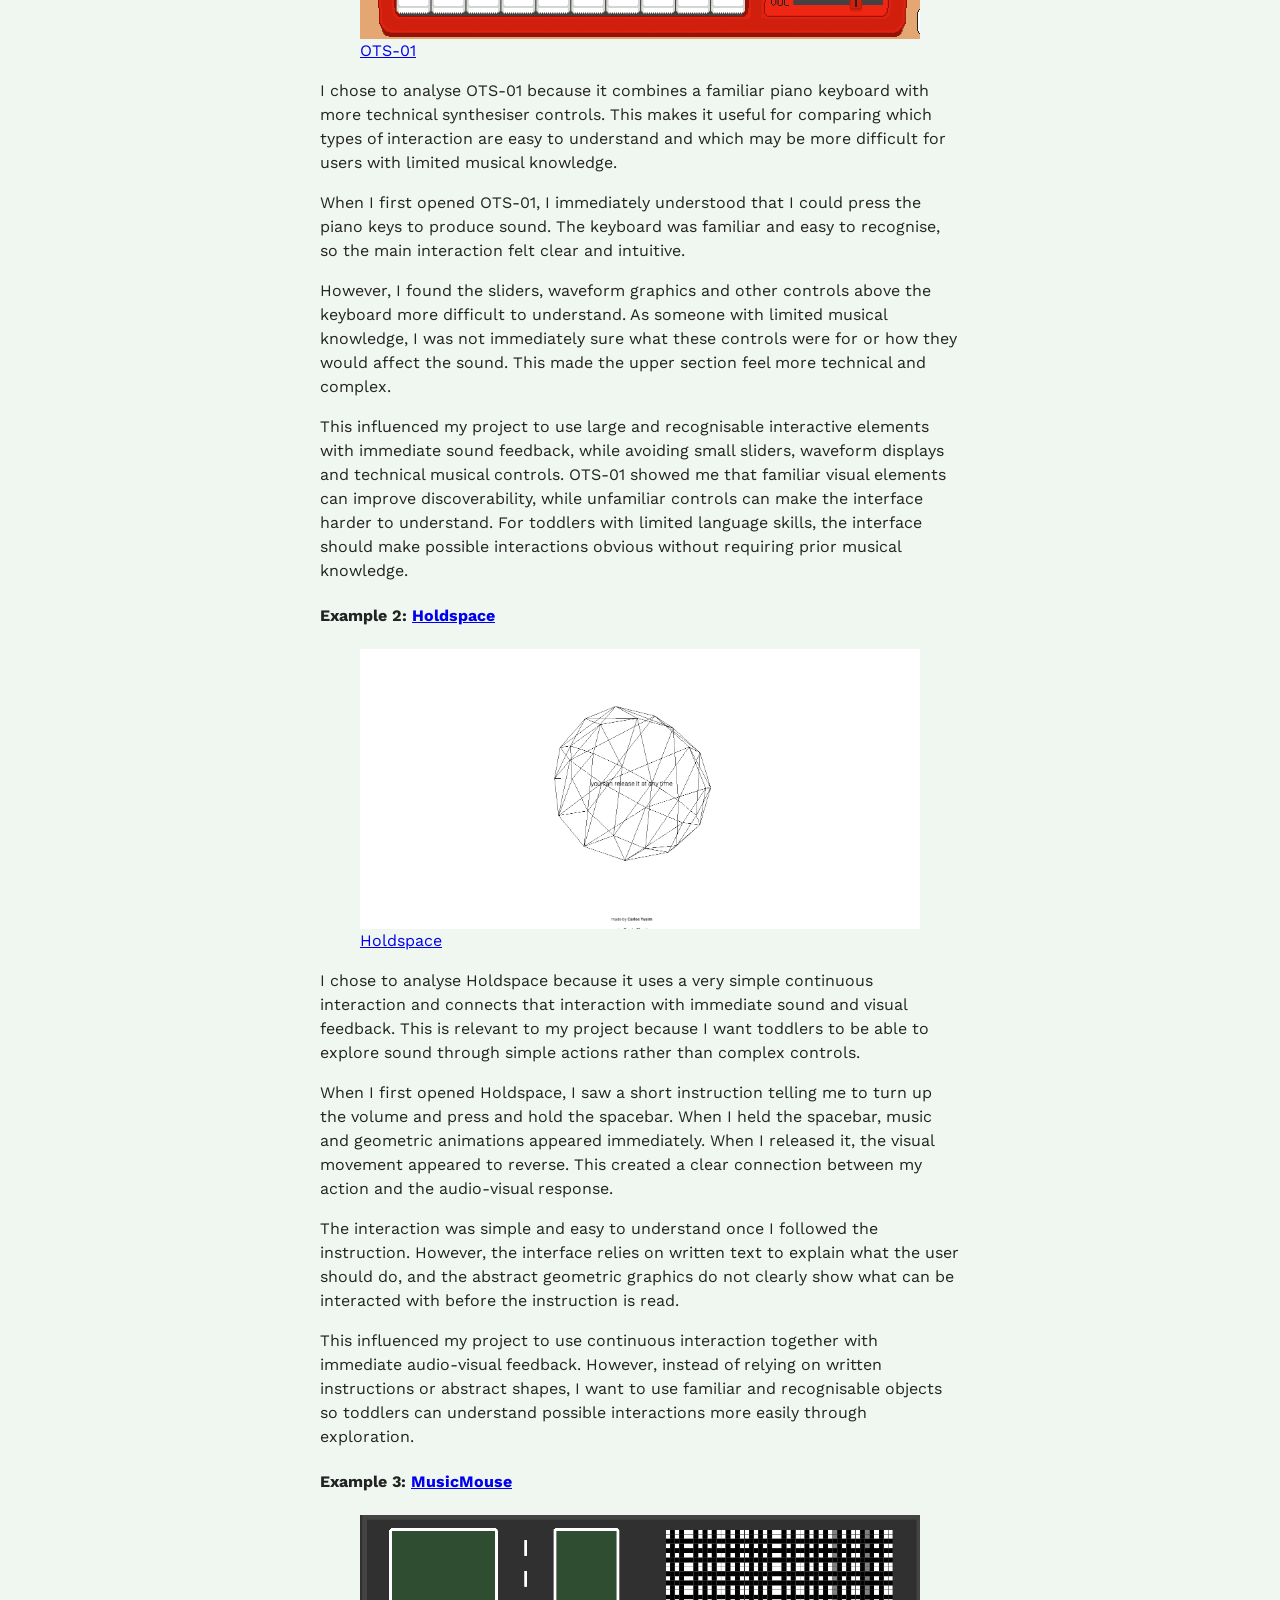
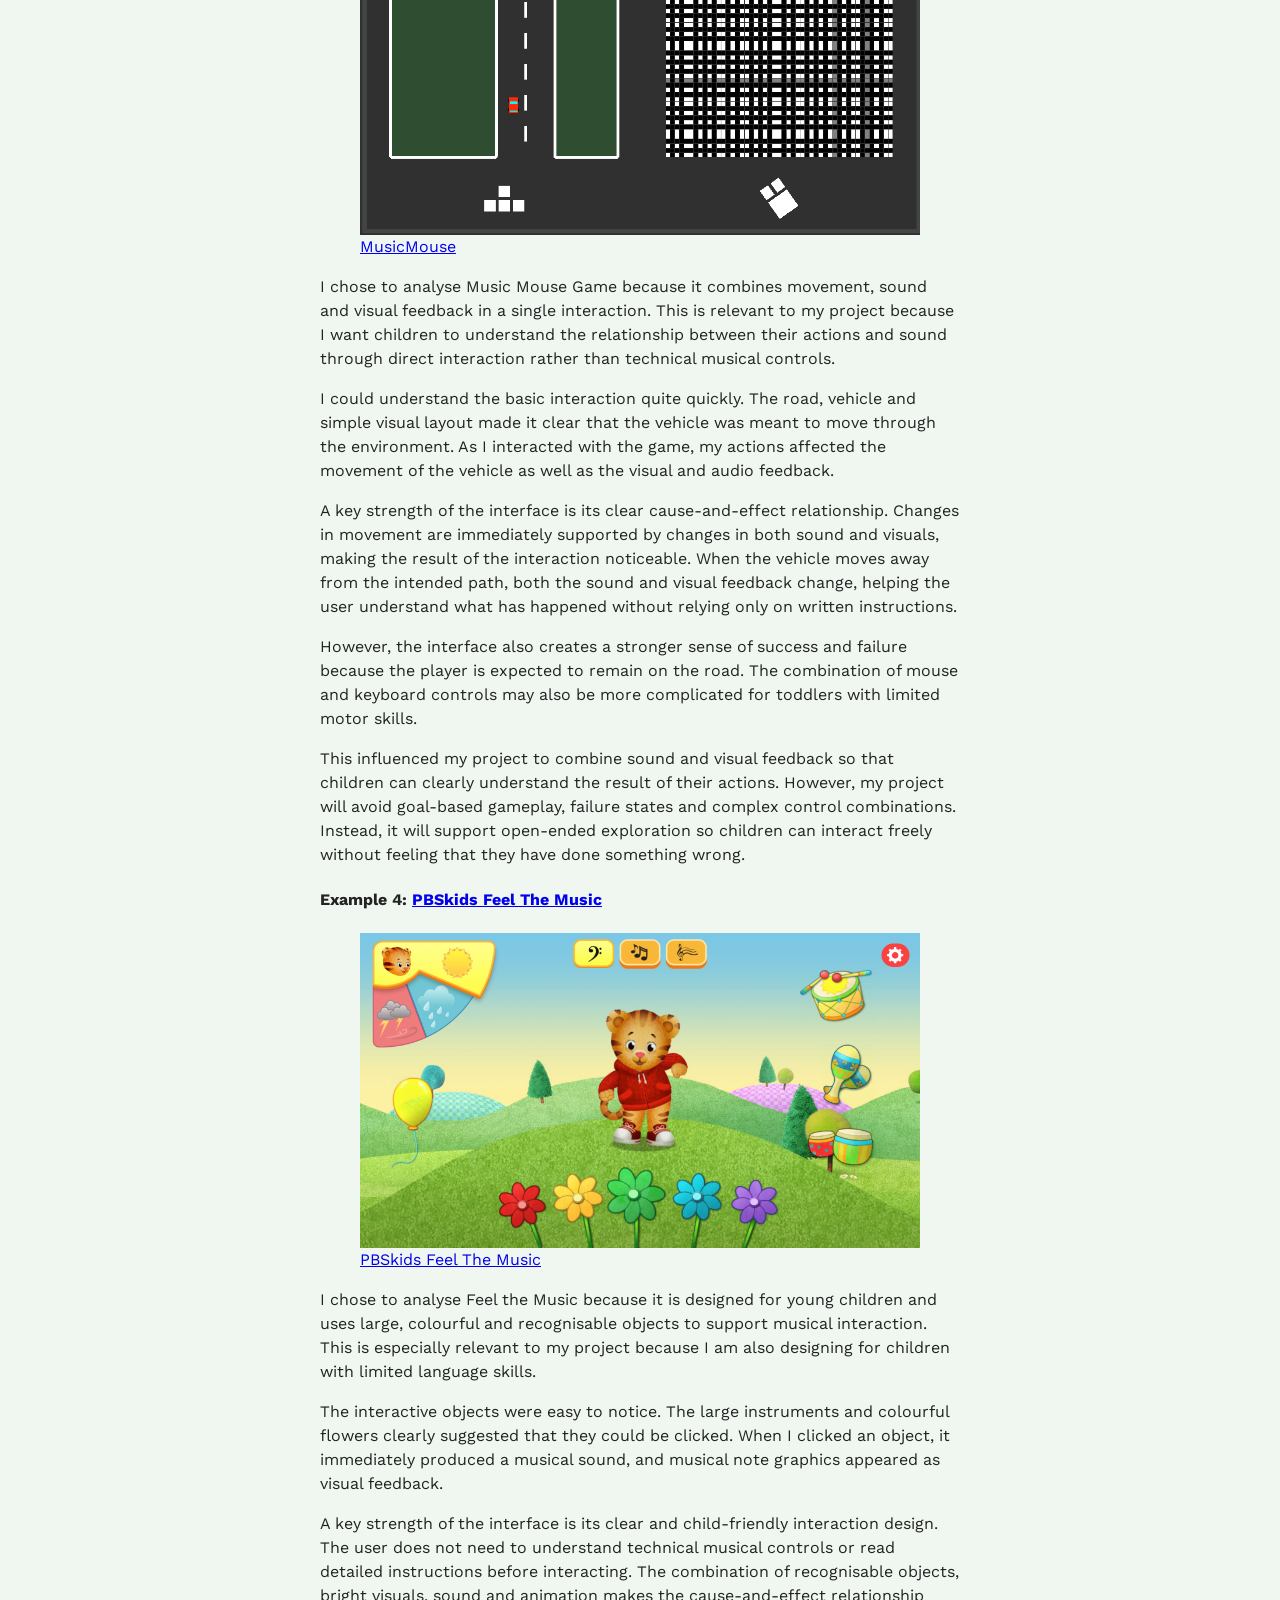
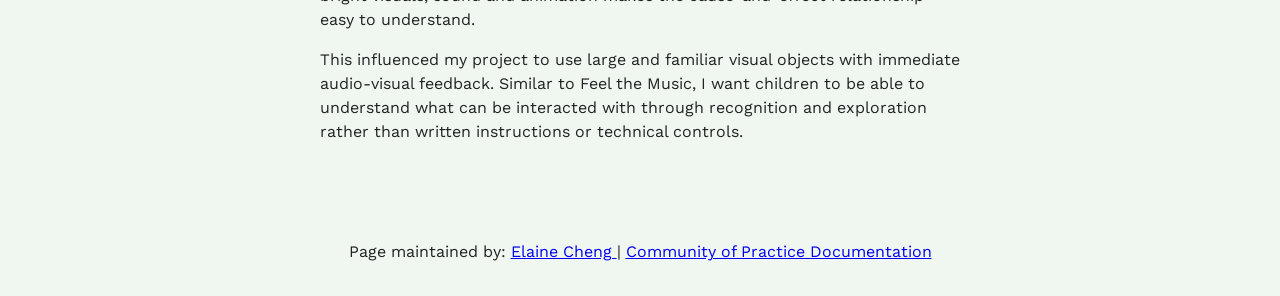
==== commit 018fedf0: "Update framing and interaction design analysis" ====
--- a/assignment1.html
+++ b/assignment1.html
@@ -47,7 +47,7 @@
                 <p>Browser-based musical instruments can allow users to perform and explore sound, but many use technical controls, 
                     musical terminology and complex visual information. These interactions can be difficult for young children whose language skills are still developing.</p>
 
-                <h4>Dicussion</h4>
+                <h4>Discussion</h4>
                 <P>
                     I interpret the main purpose of this scenario as allowing toddlers to explore music without needing written instructions, 
                     prior musical knowledge or an understanding of traditional synthesiser controls. The interaction should be simple and direct, allowing children 
@@ -130,6 +130,10 @@
                     When the mouse button is held down, horizontal movement will control pitch and vertical movement will control volume. 
                     This allows children to explore sound through movement instead of using traditional synthesiser controls such as sliders or knobs.
                 </p>
+                <p>
+                    The exact technical implementation of the sound interaction will be explored and refined during prototyping. 
+                    The project will avoid complex menus, small sliders, waveform displays and technical musical terminology because these may make the interface more difficult for toddlers to understand.
+                </p>
              </section>
              <section id="interaction-analysis">
                 <h3>Interaction design analysis</h3>
@@ -163,7 +167,7 @@
                 </p>
                 <h4>
                     Example 2:
-                    <a href="https://holdspace.surge.sh/" target="blank">Holdspace</a>
+                    <a href="https://holdspace.surge.sh/" target="_blank">Holdspace</a>
                 </h4>
                 <figure>
                     <img src="./assets/images/Holdspace.png" alt="screen shot of the holdspace UI">
@@ -192,7 +196,7 @@
 
                 <h4>
                     Example 3:
-                    <a href="https://dr-d-king.itch.io/musicmousegame" target="blank">MusicMouse</a>
+                    <a href="https://dr-d-king.itch.io/musicmousegame" target="_blank">MusicMouse</a>
                 </h4>
                 <figure>
                     <img src="./assets/images/MusicMouse.png" alt="screen shot of the MusicMouse UI">
@@ -203,6 +207,7 @@
                  <p>
                     I chose to analyse Music Mouse Game because it combines movement, sound and visual feedback in a single interaction. 
                     This is relevant to my project because I want children to understand the relationship between their actions and sound through direct interaction rather than technical musical controls.
+                </p>
                 <p>
                     I could understand the basic interaction quite quickly. The road, vehicle and simple visual layout made it clear that the vehicle was meant to move through the environment. 
                     As I interacted with the game, my actions affected the movement of the vehicle as well as the visual and audio feedback.
@@ -223,12 +228,12 @@
 
                 <h4>
                     Example 4:
-                    <a href="https://pbskids.org/games/play/feel-the-music/8570" target="blank">PBSkids Feel The Music</a>
+                    <a href="https://pbskids.org/games/play/feel-the-music/8570" target="_blank">PBSkids Feel The Music</a>
                 </h4>
                 <figure>
                     <img src="./assets/images/FeelTheMusic.png" alt="screen shot of the FeelTheMusic UI">
                     <figcaption>
-                      <a href="https://pbskids.org/games/play/feel-the-music/8570">MusicMouse</a>
+                      <a href="https://pbskids.org/games/play/feel-the-music/8570">PBSkids Feel The Music</a>
                     </figcaption>
                 </figure>
                 <p>
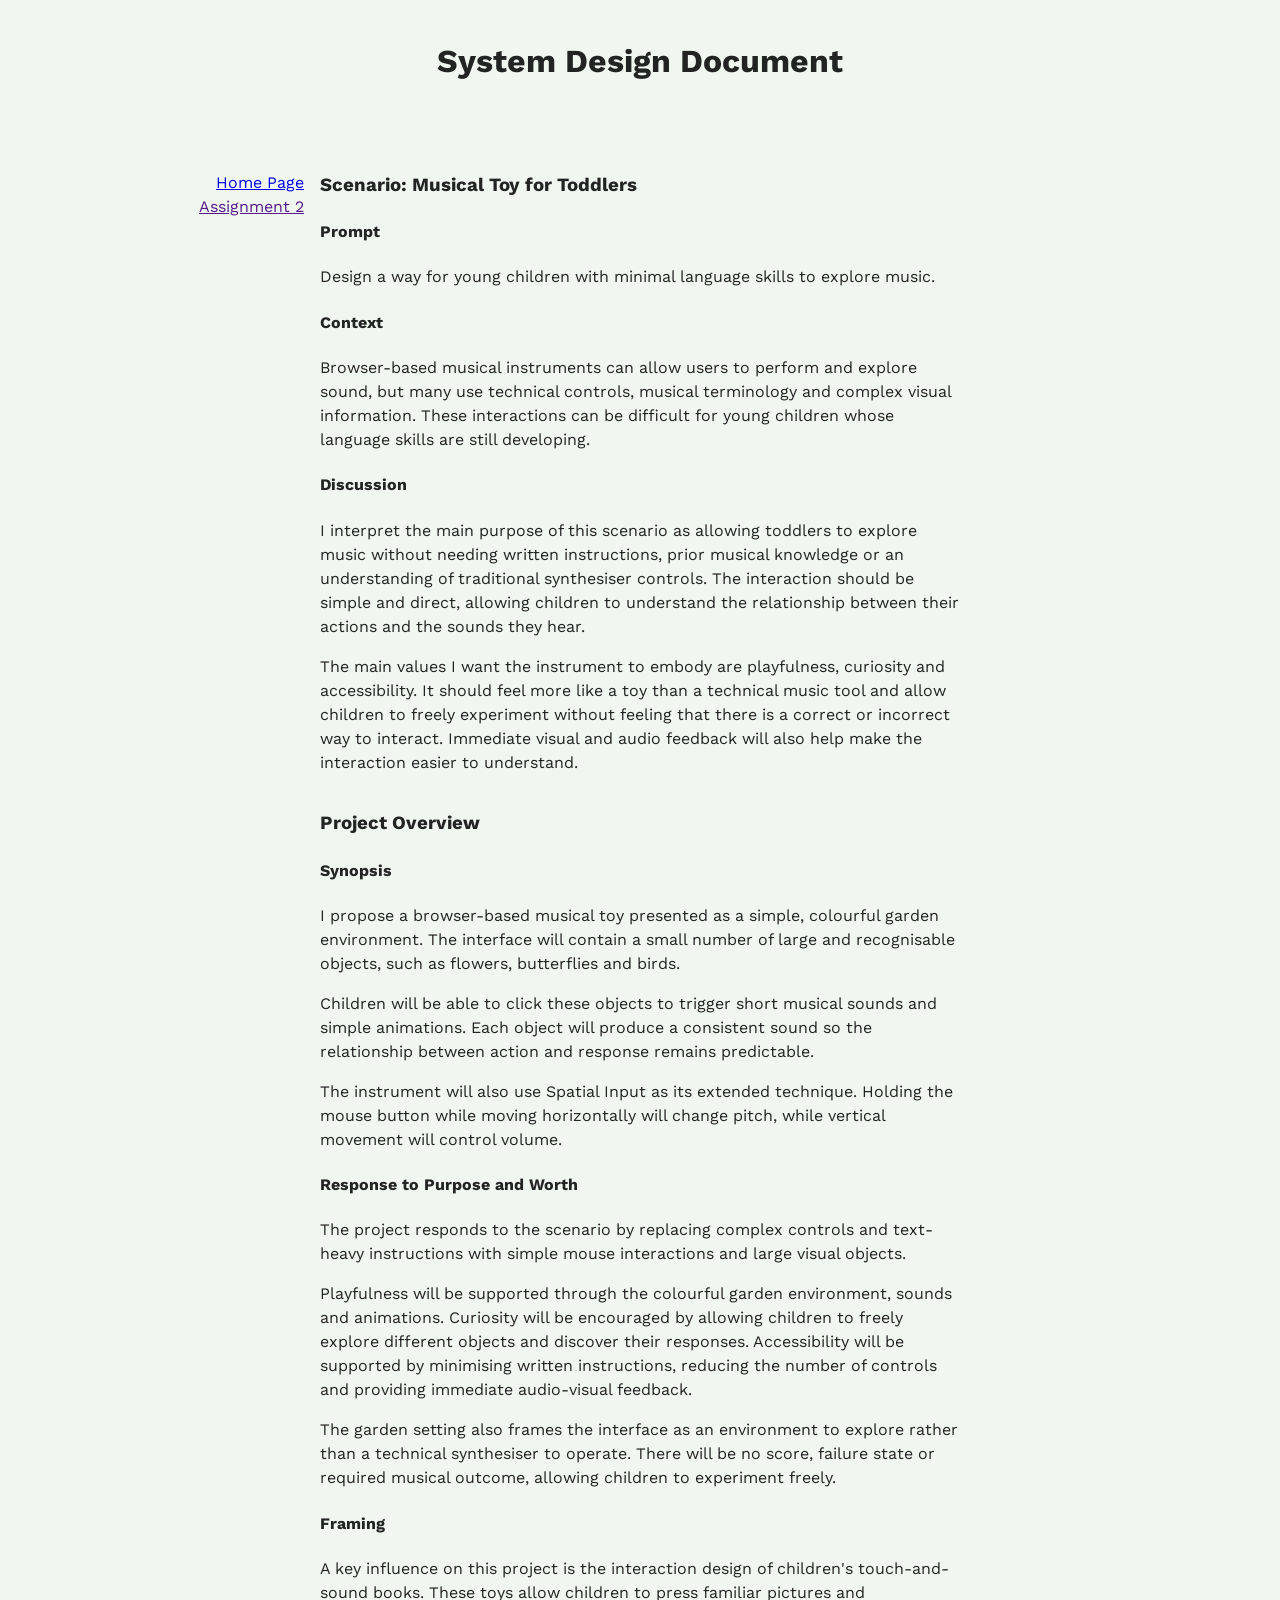
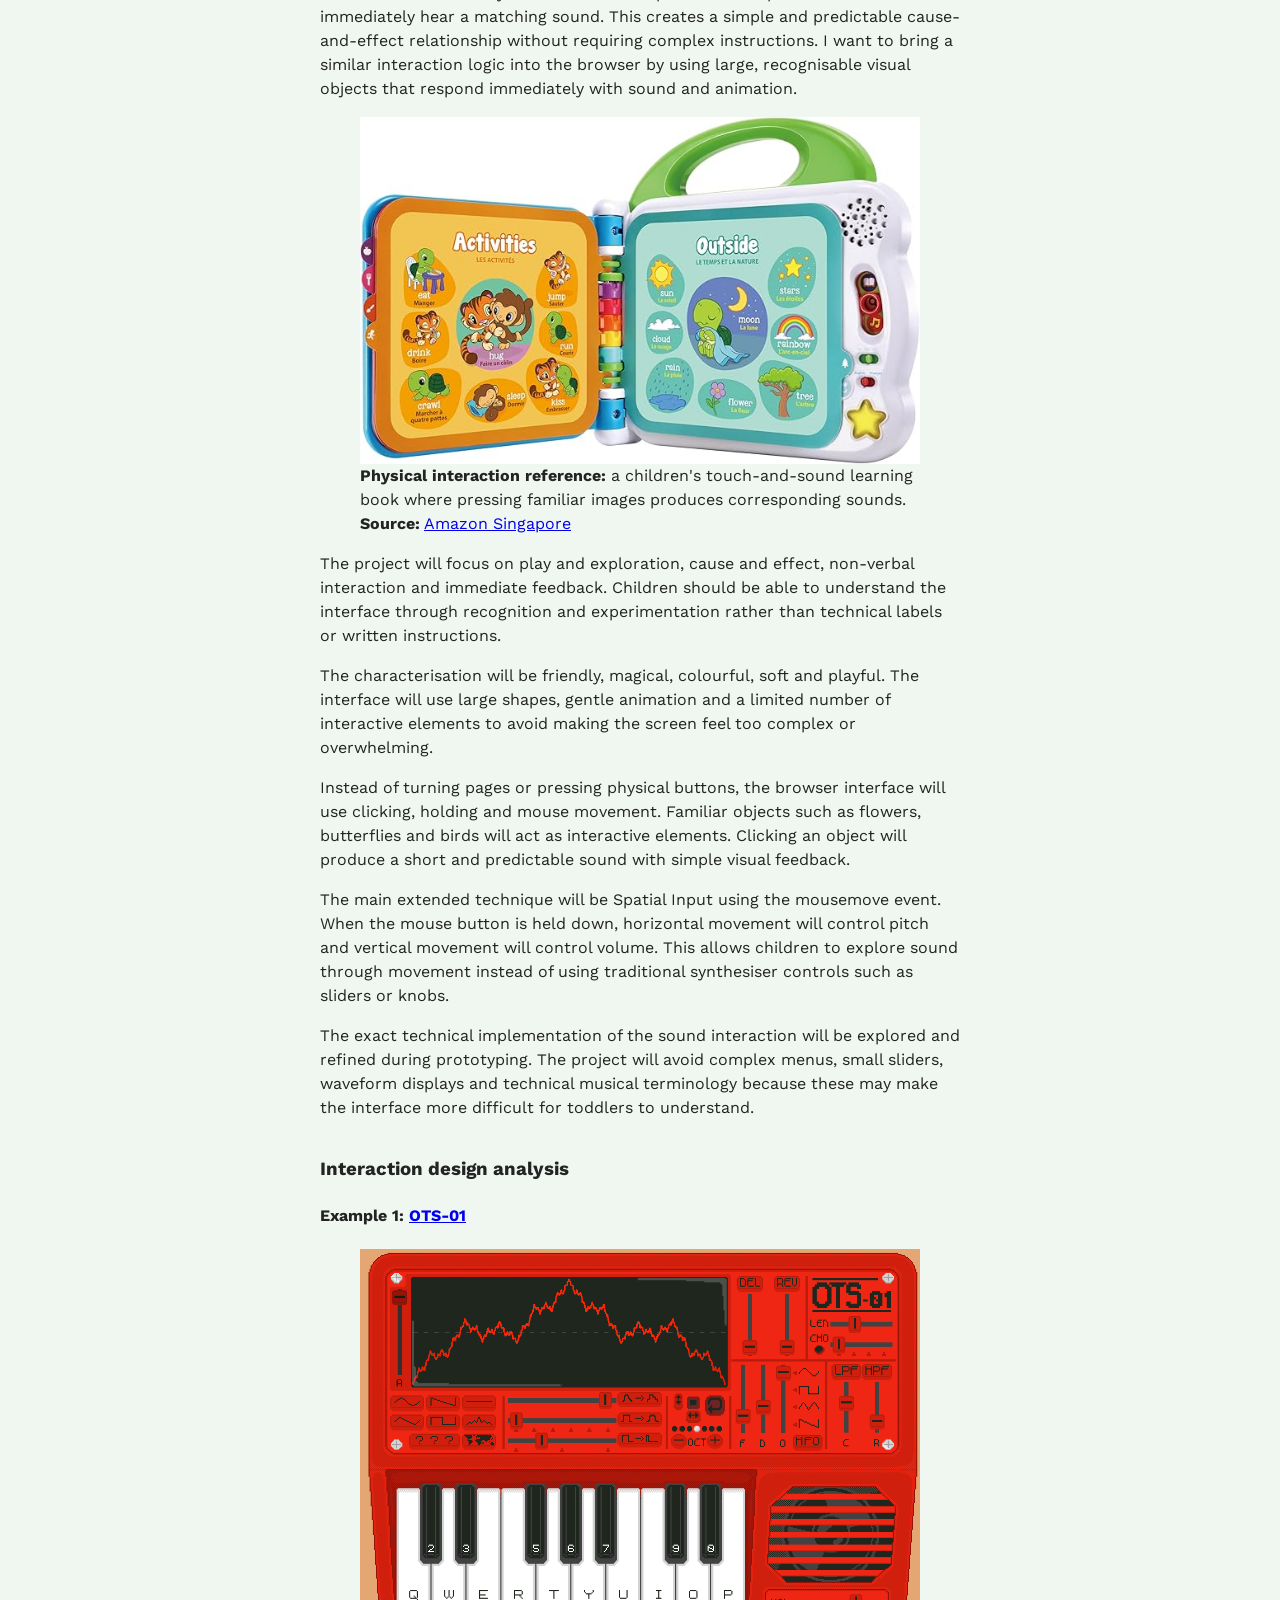
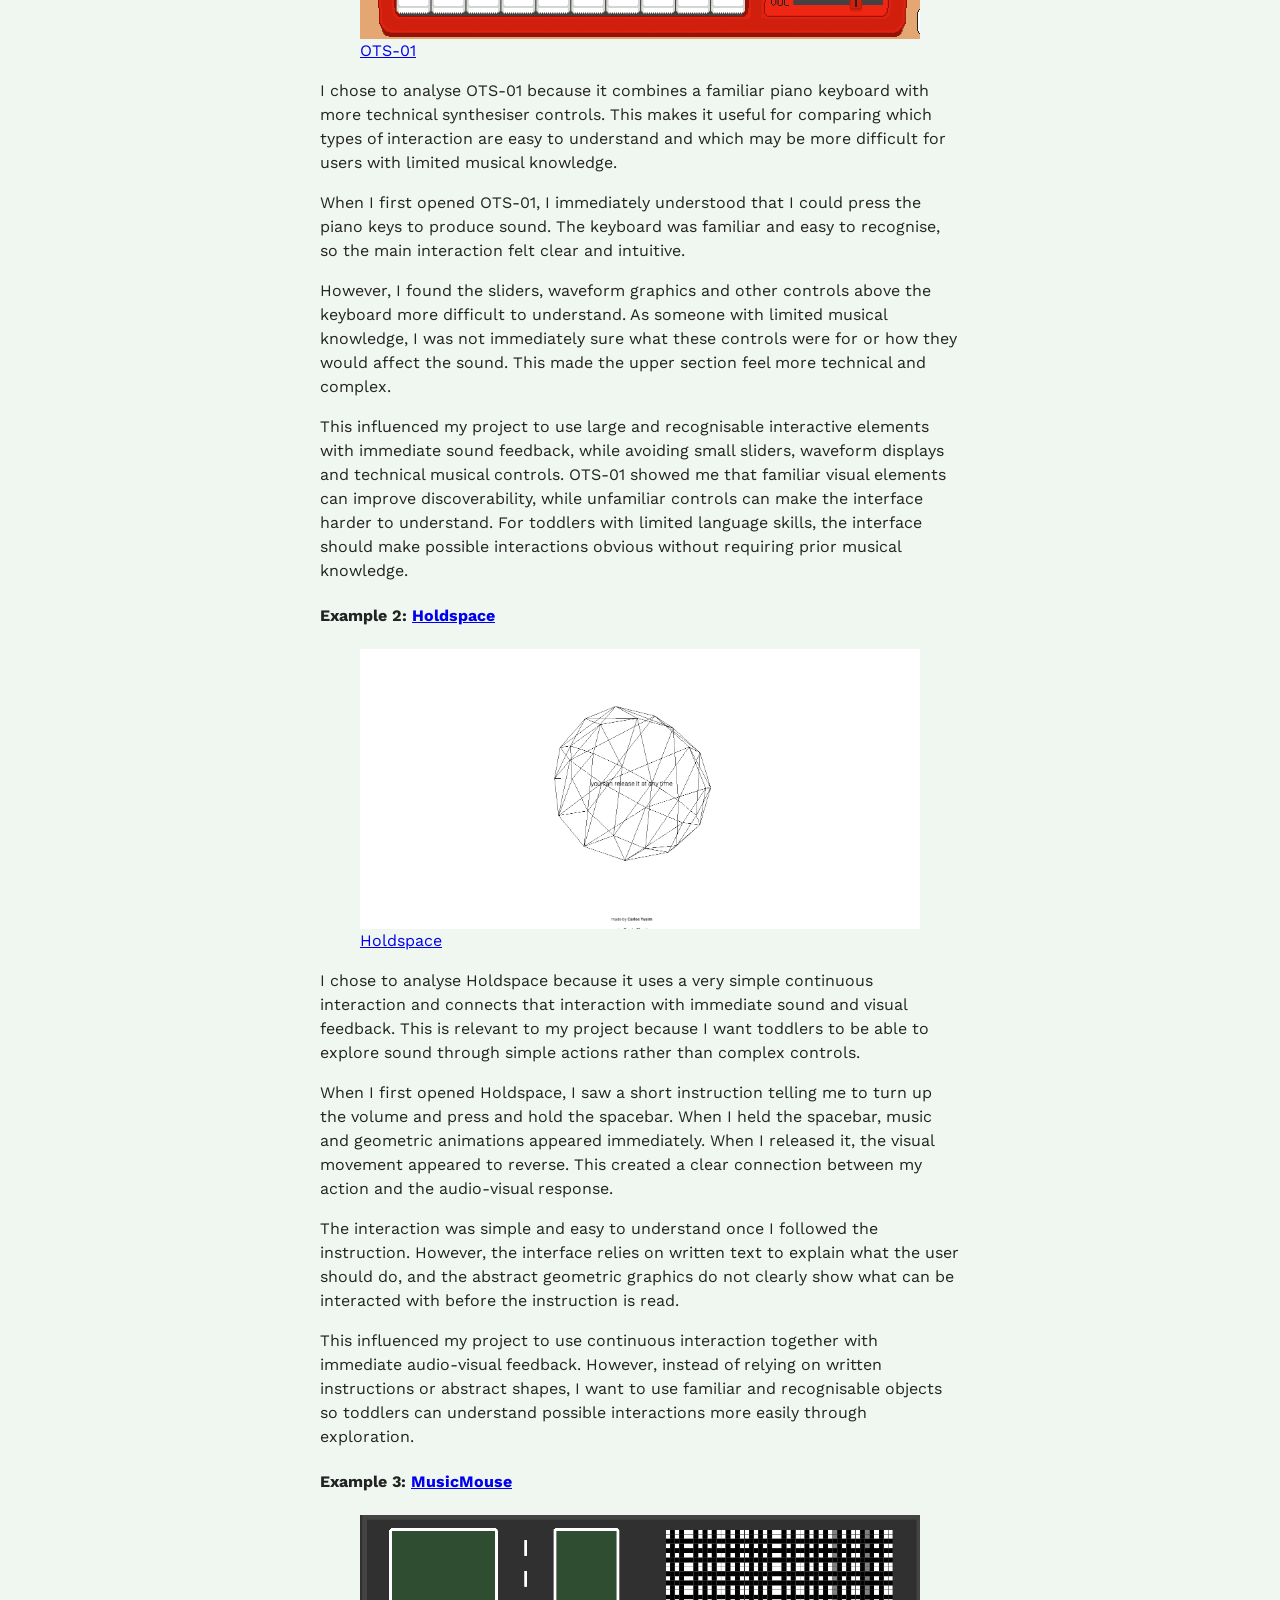
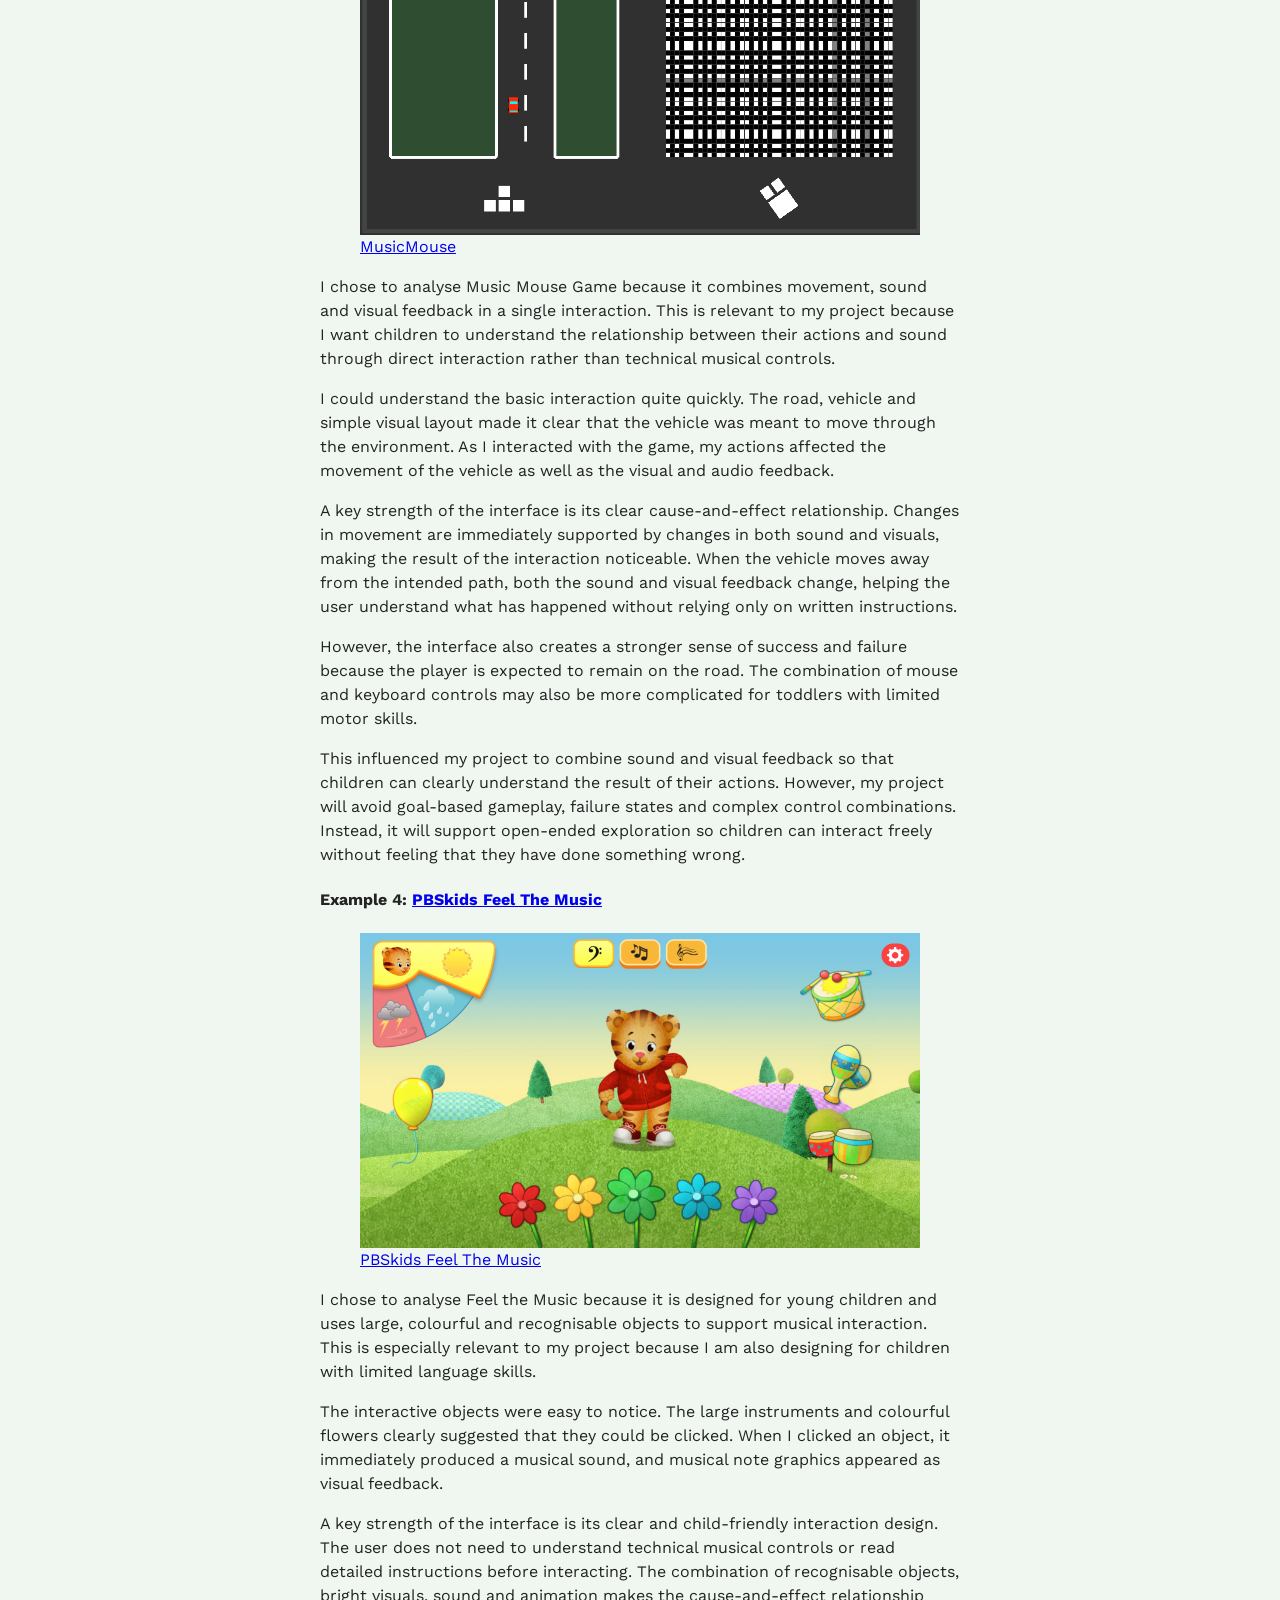
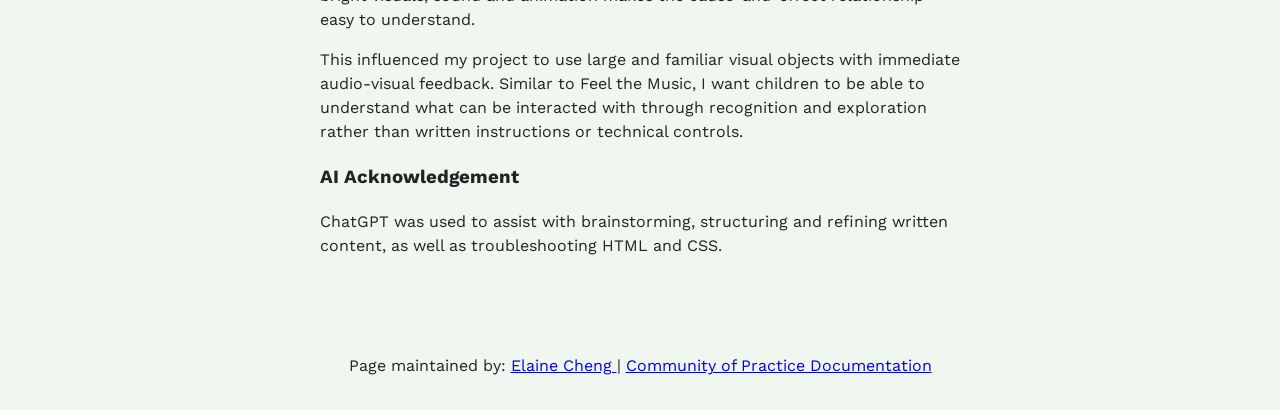
==== commit 0bae023e: "Including AI Acknowledgement" ====
--- a/assignment1.html
+++ b/assignment1.html
@@ -253,6 +253,11 @@
                     I want children to be able to understand what can be interacted with through recognition and exploration rather than written instructions or technical controls.
                 </p>
 
+                <h3>AI Acknowledgement</h3>
+                <p>ChatGPT was used to assist with brainstorming, structuring and refining written content, as well as troubleshooting HTML and CSS.</p>
+                
+                
+
              </section>
         </main>
 
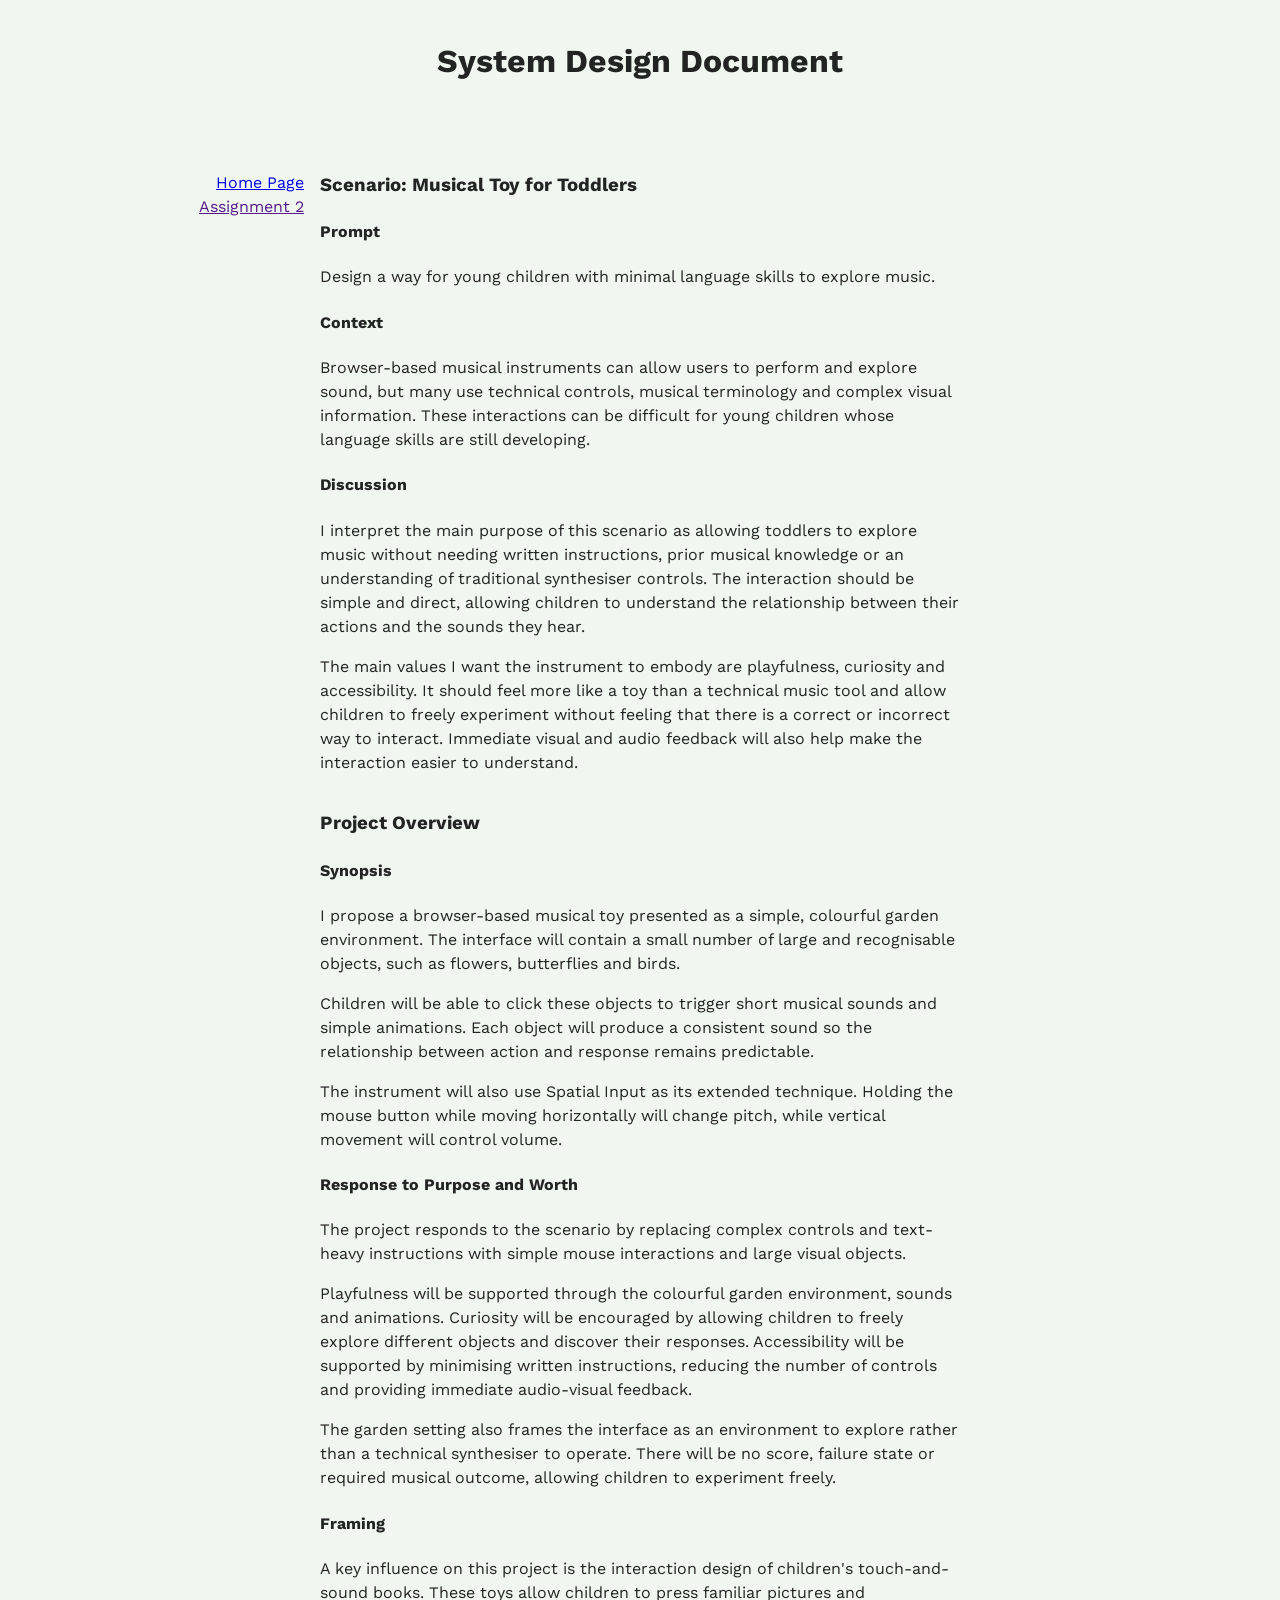
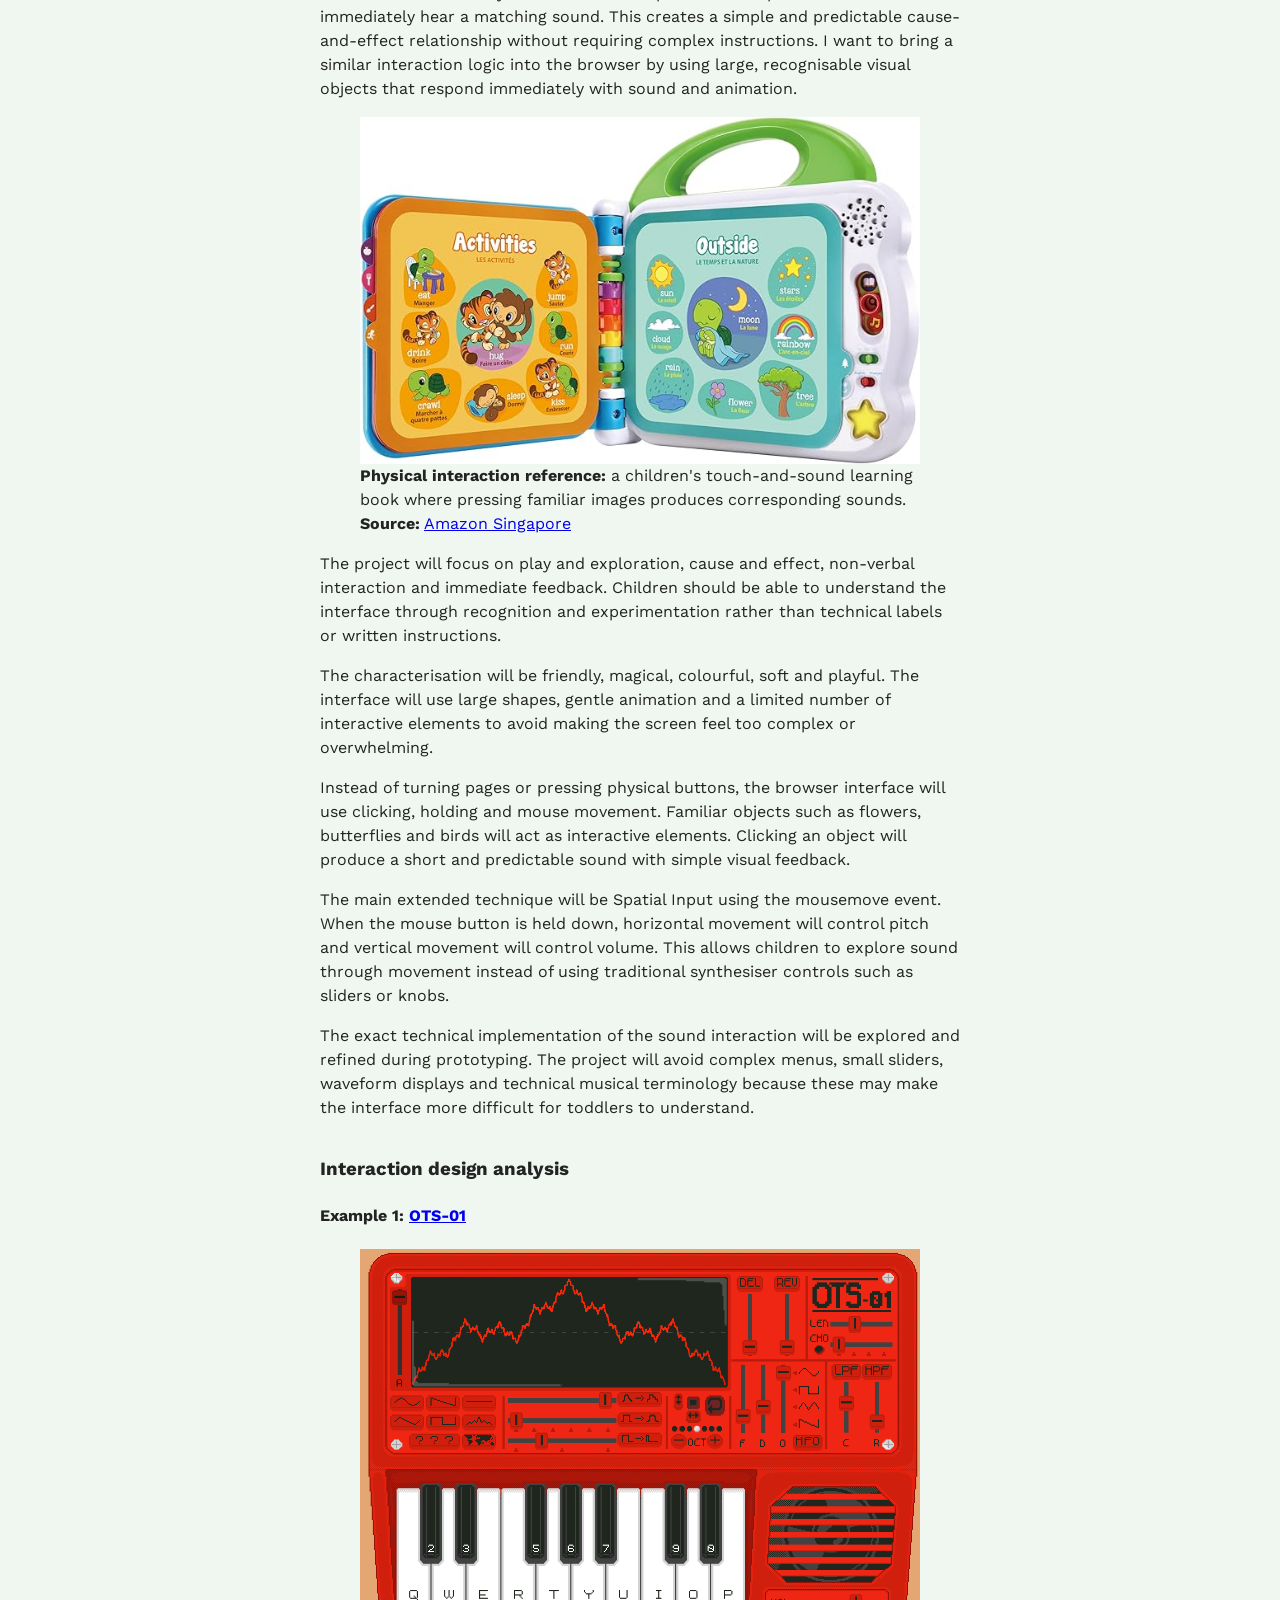
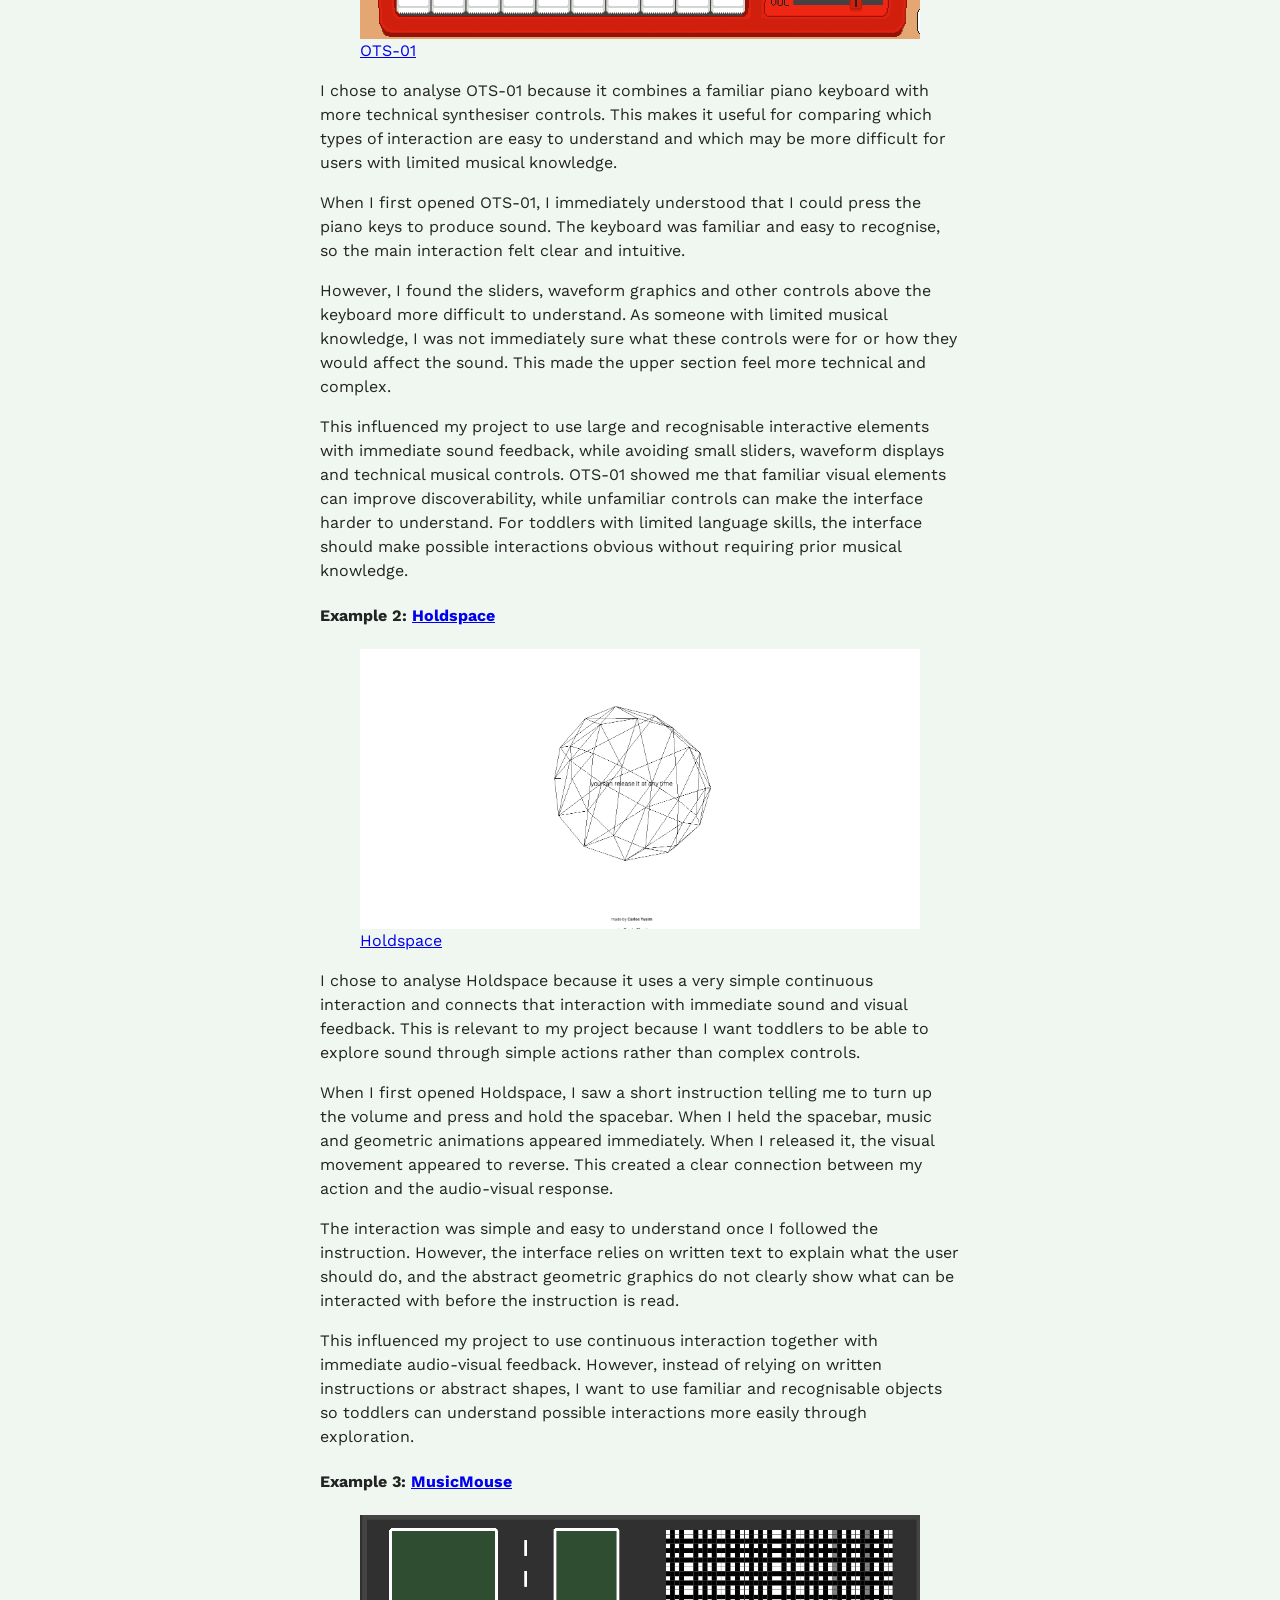
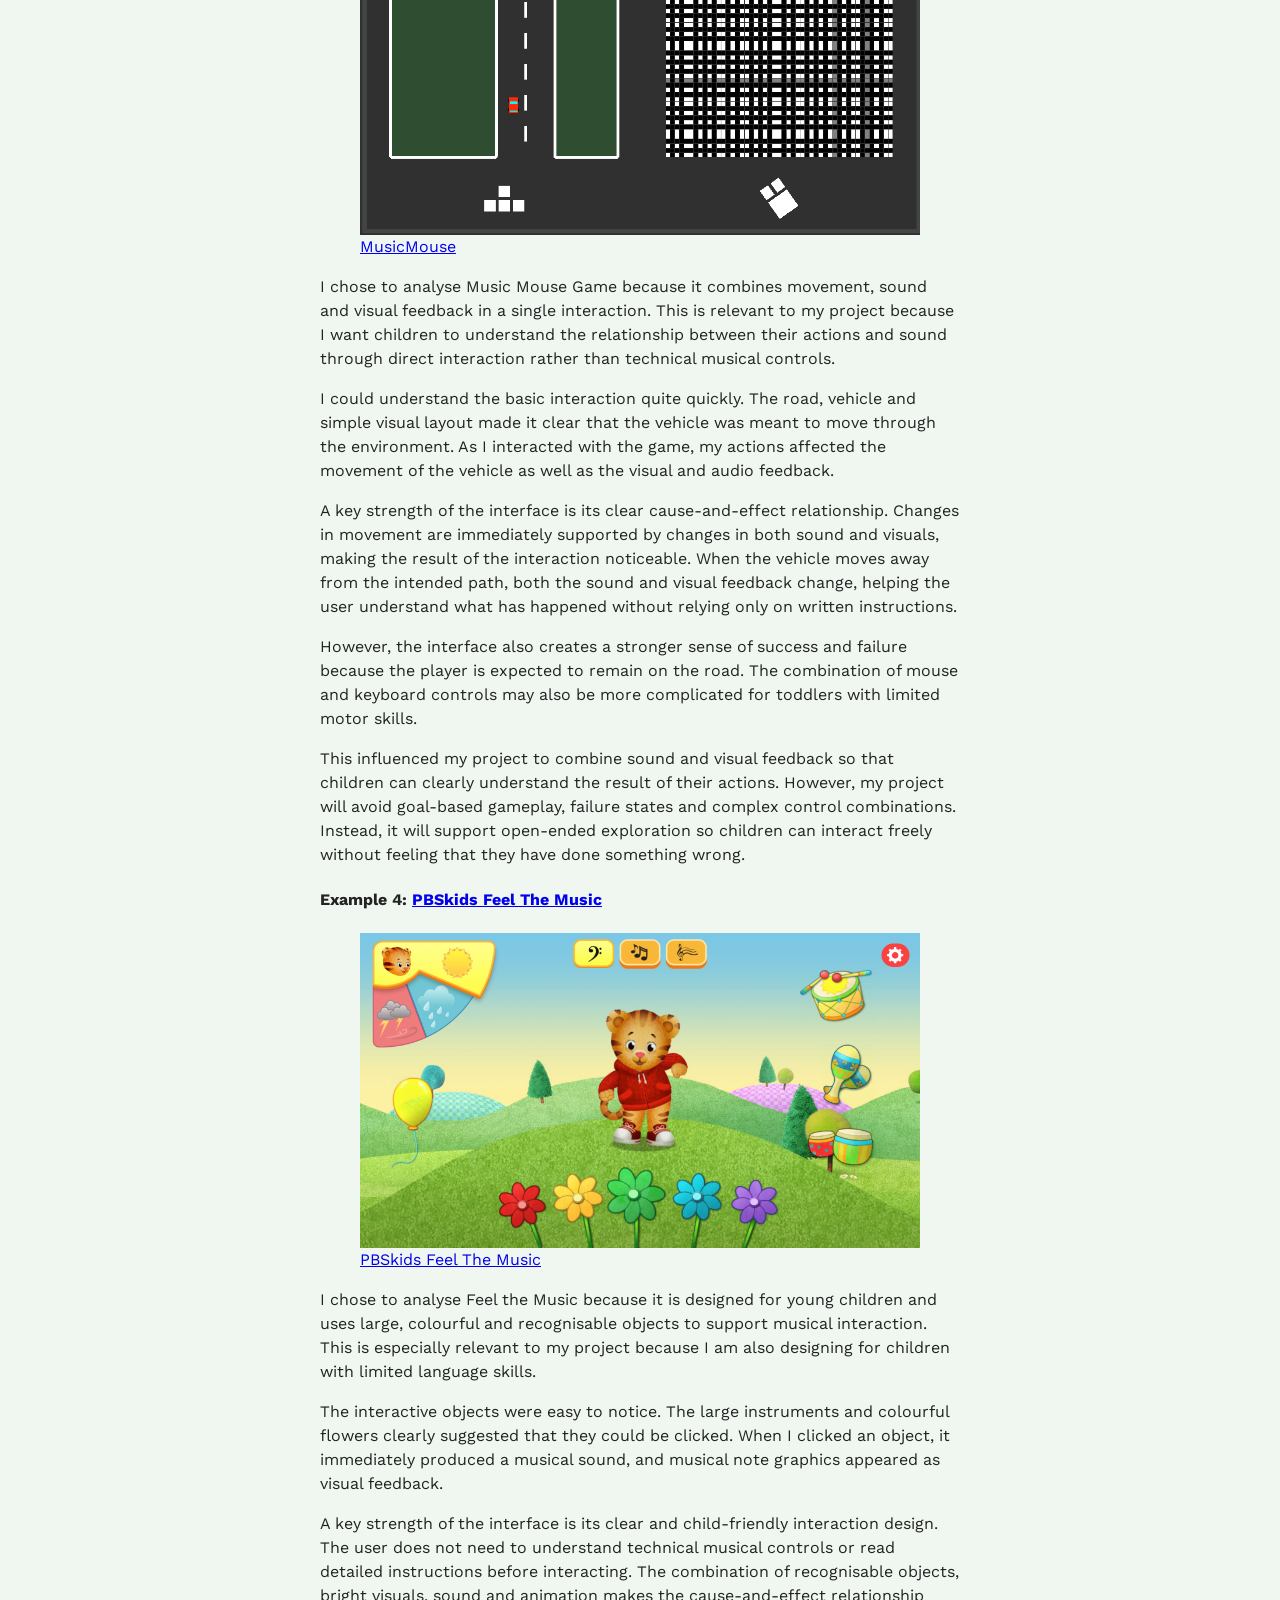
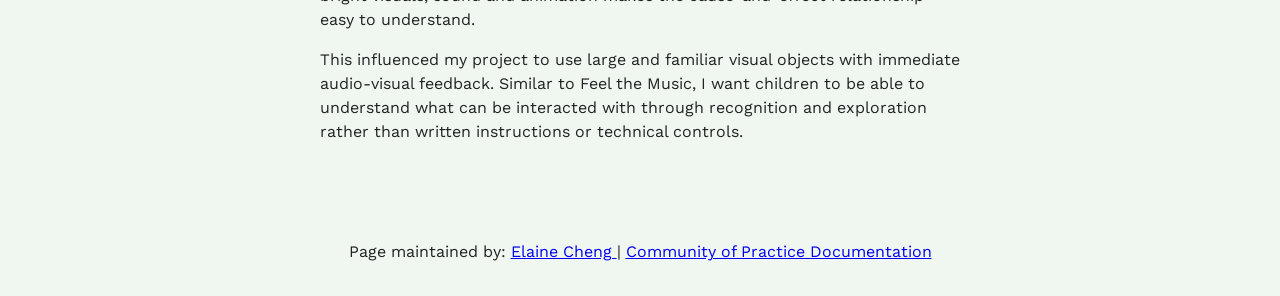
==== commit d5eb6cd1: "remove ai acknowledgement" ====
--- a/assignment1.html
+++ b/assignment1.html
@@ -253,8 +253,6 @@
                     I want children to be able to understand what can be interacted with through recognition and exploration rather than written instructions or technical controls.
                 </p>
 
-                <h3>AI Acknowledgement</h3>
-                <p>ChatGPT was used to assist with brainstorming, structuring and refining written content, as well as troubleshooting HTML and CSS.</p>
                 
                 
 
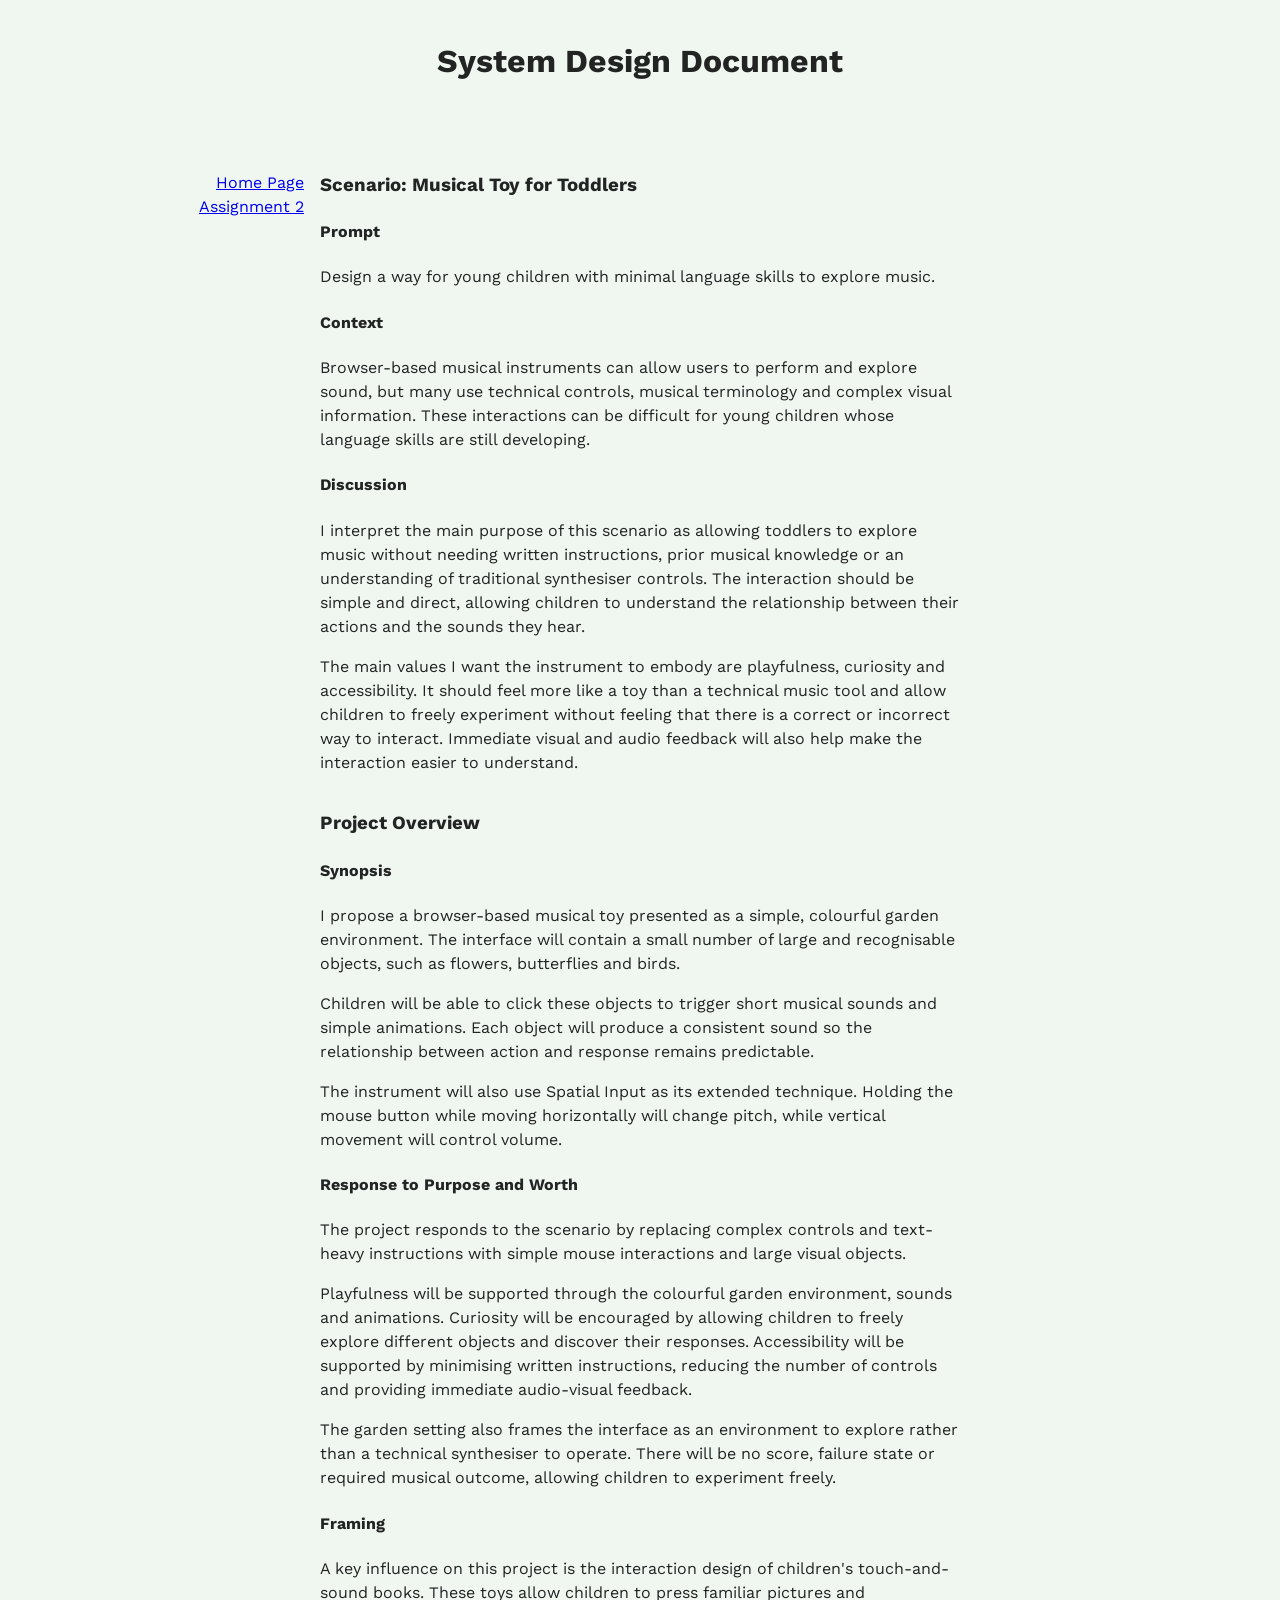
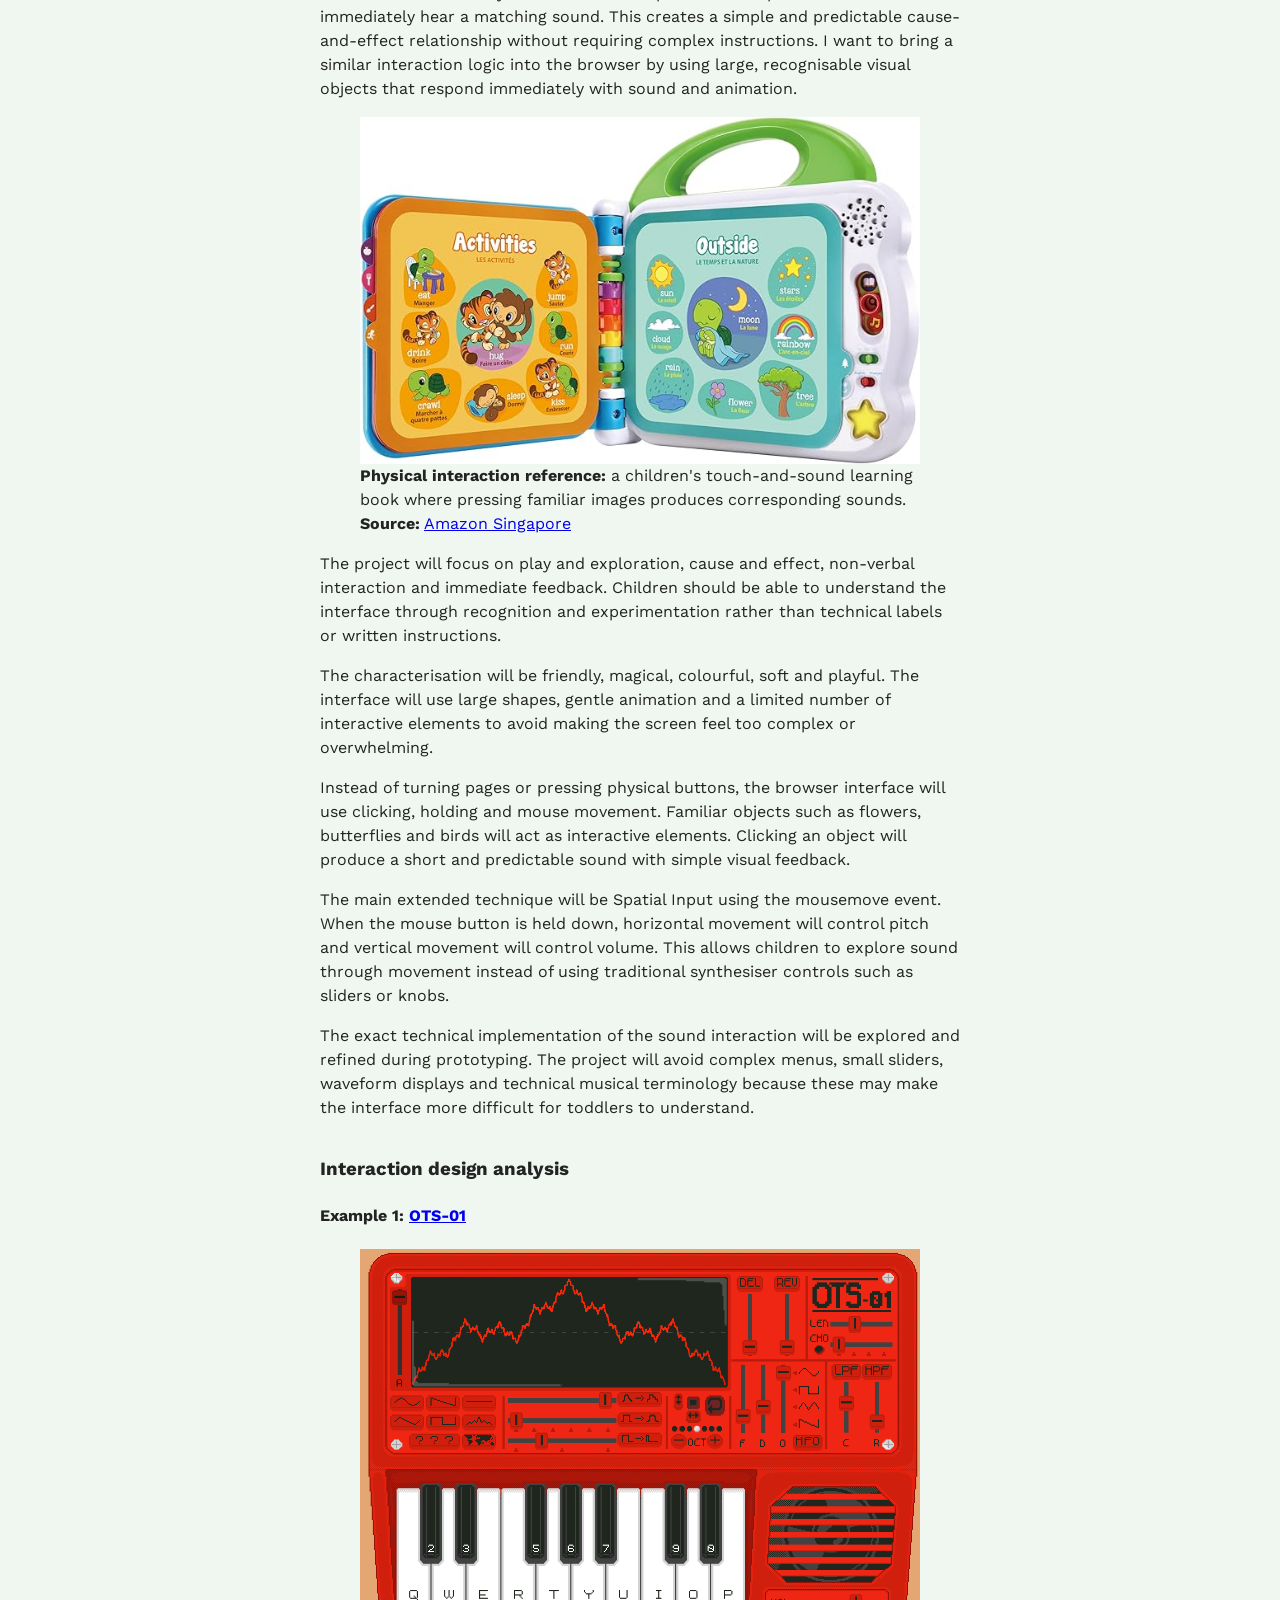
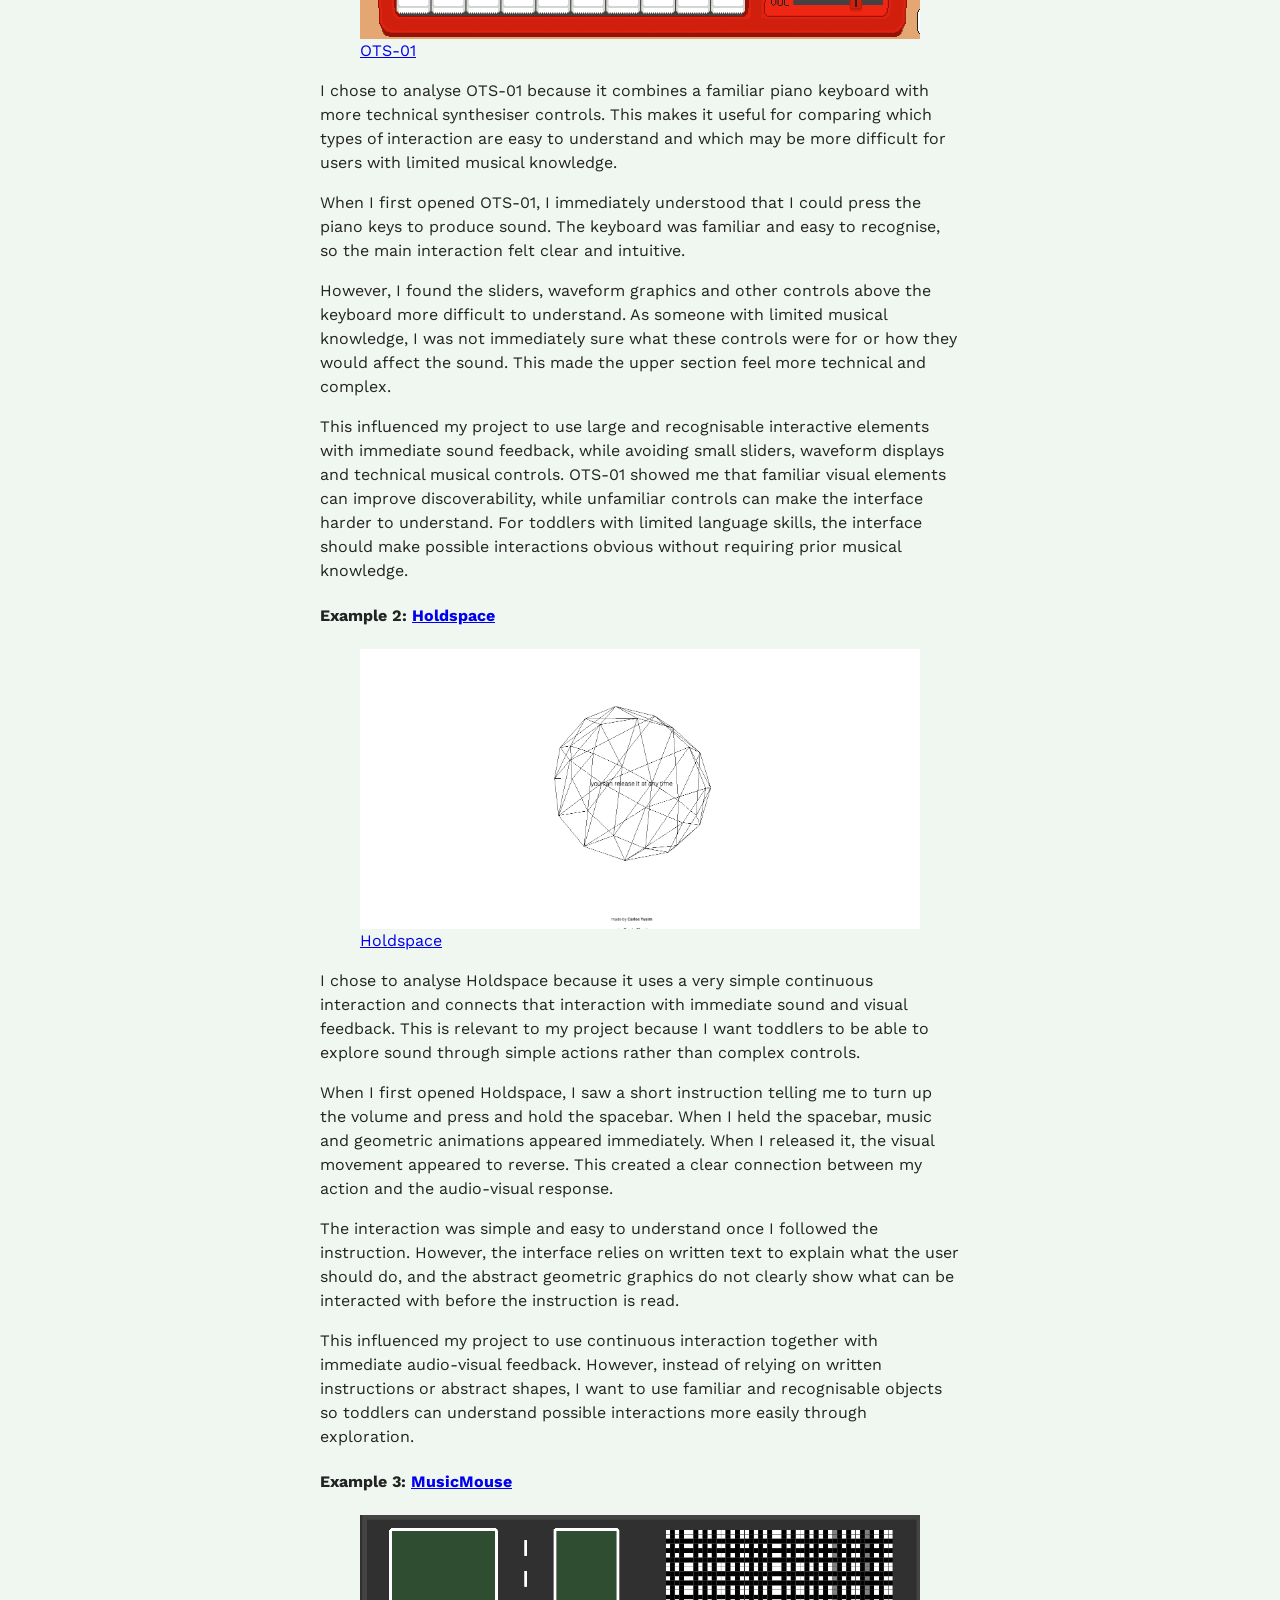
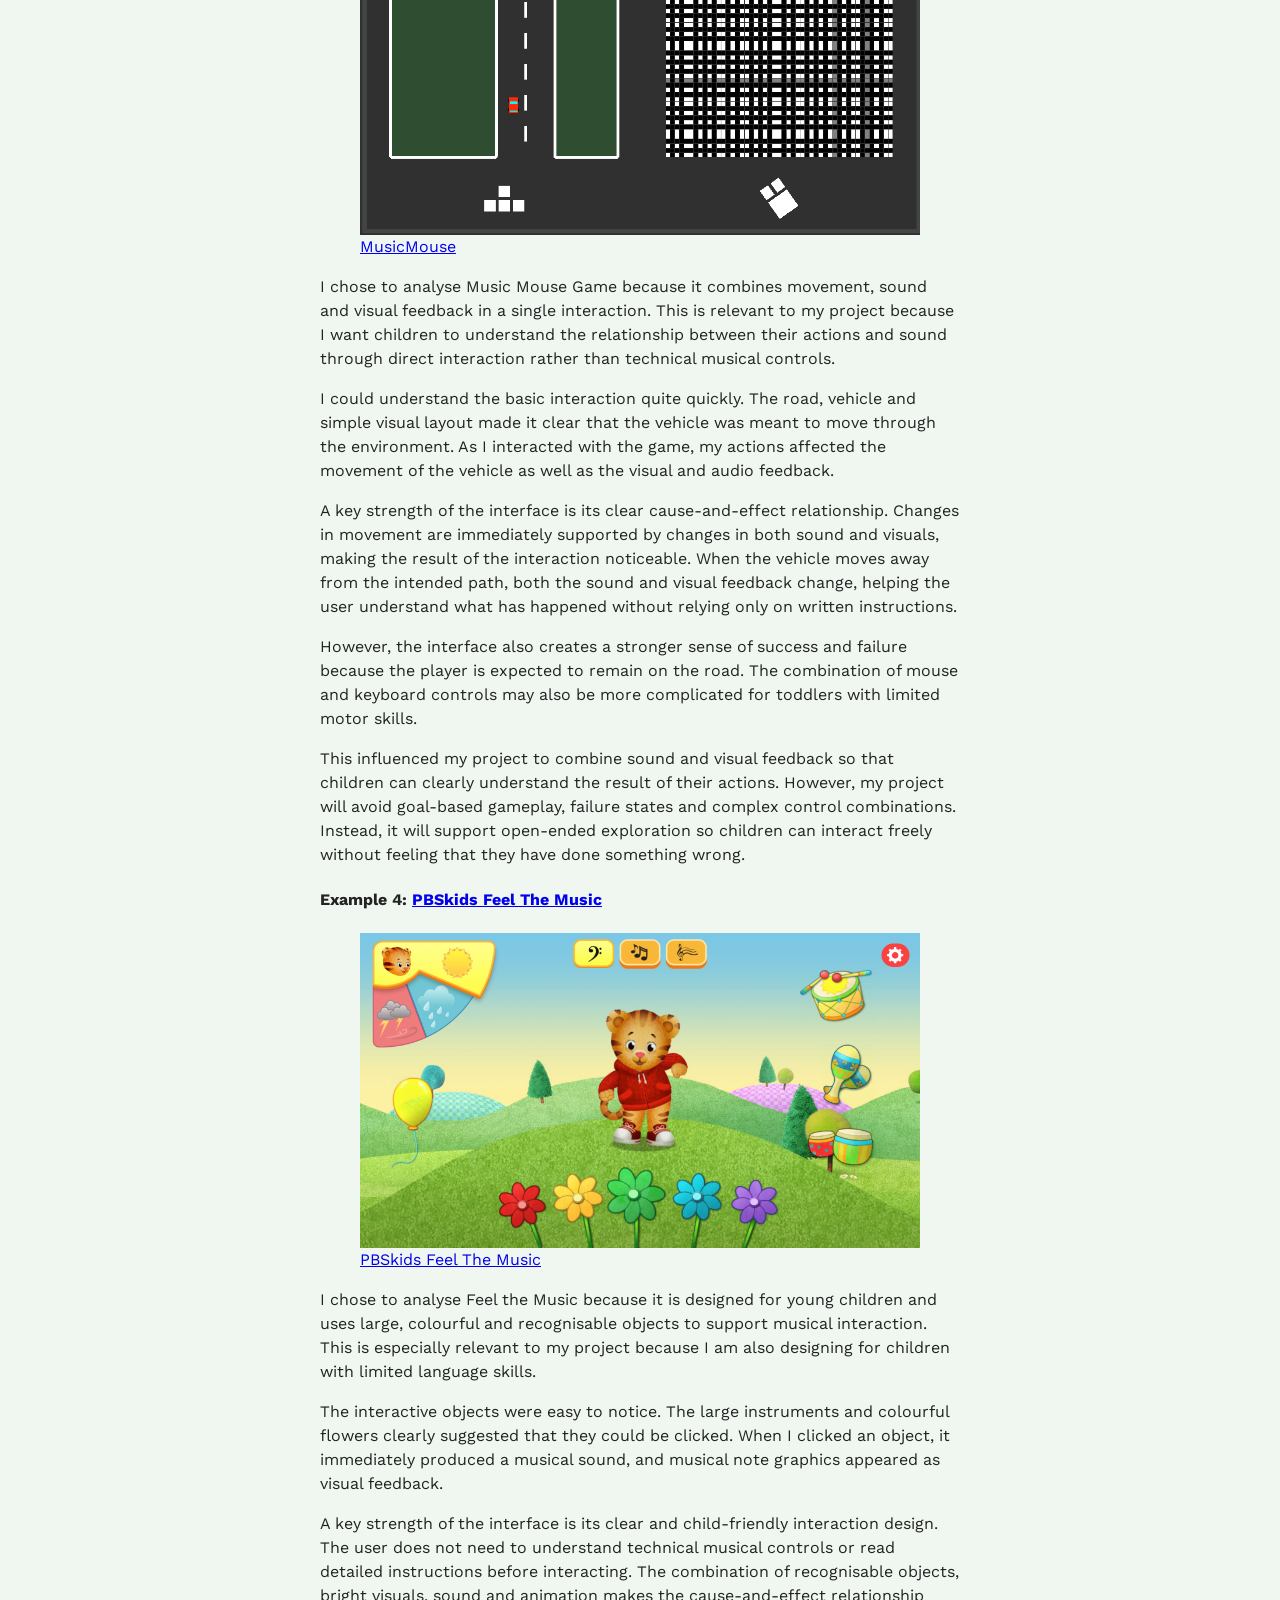
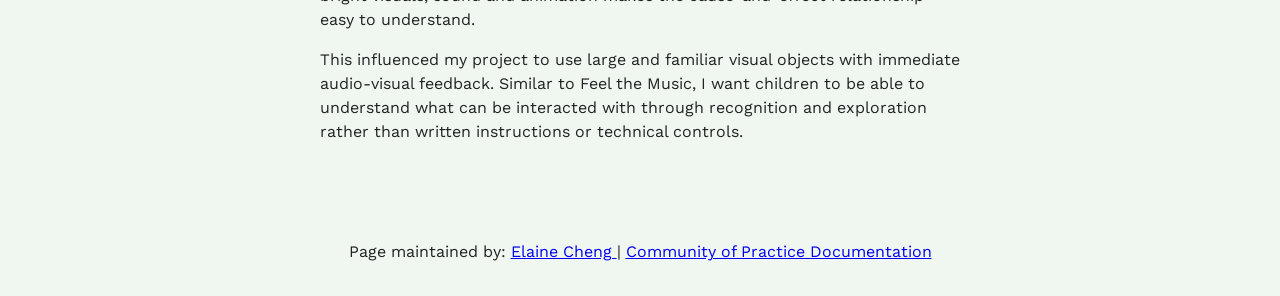
==== commit 61c7df3e: "set up assignment2" ====
--- a/assignment1.html
+++ b/assignment1.html
@@ -33,7 +33,7 @@
 
         <nav>
             <a href="./index.html">Home Page</a>
-            <a href="">Assignment 2</a>
+            <a href="./assignment2.html">Assignment 2</a>
         </nav>
 
         <main>
